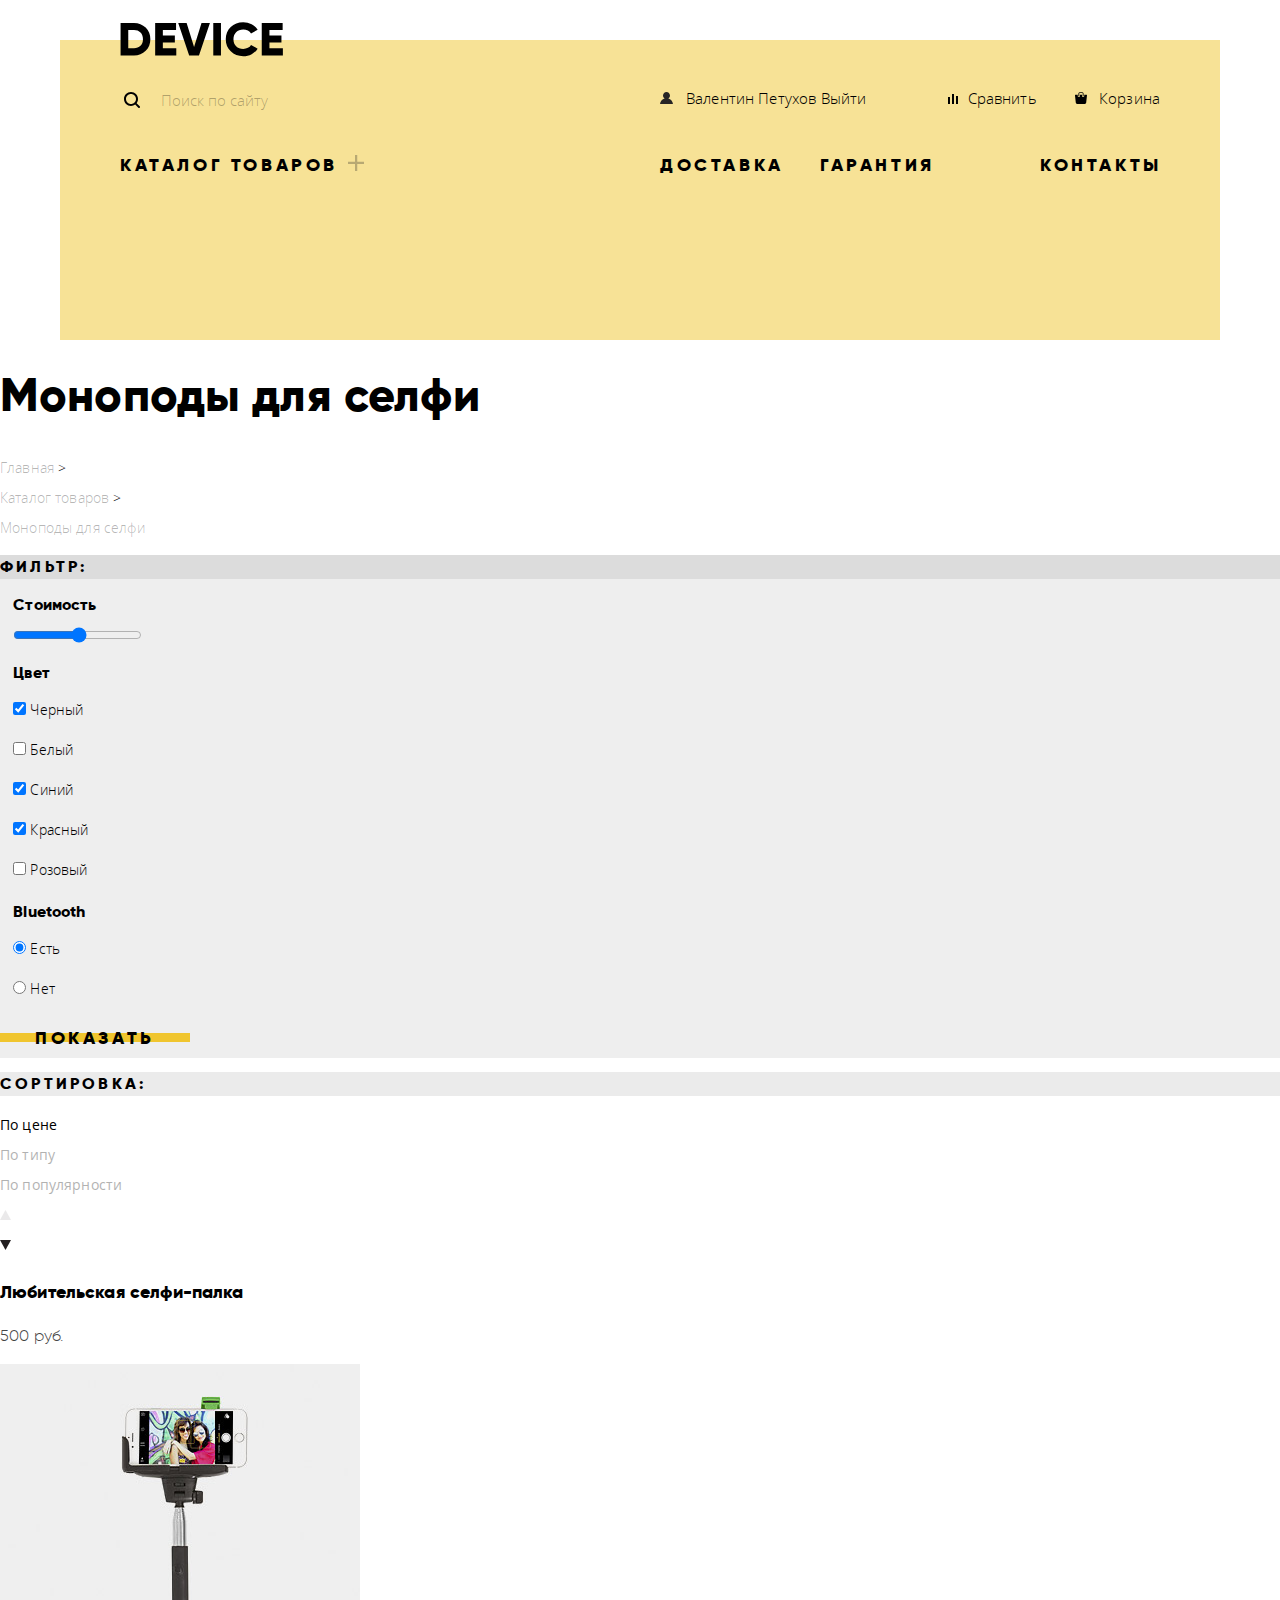
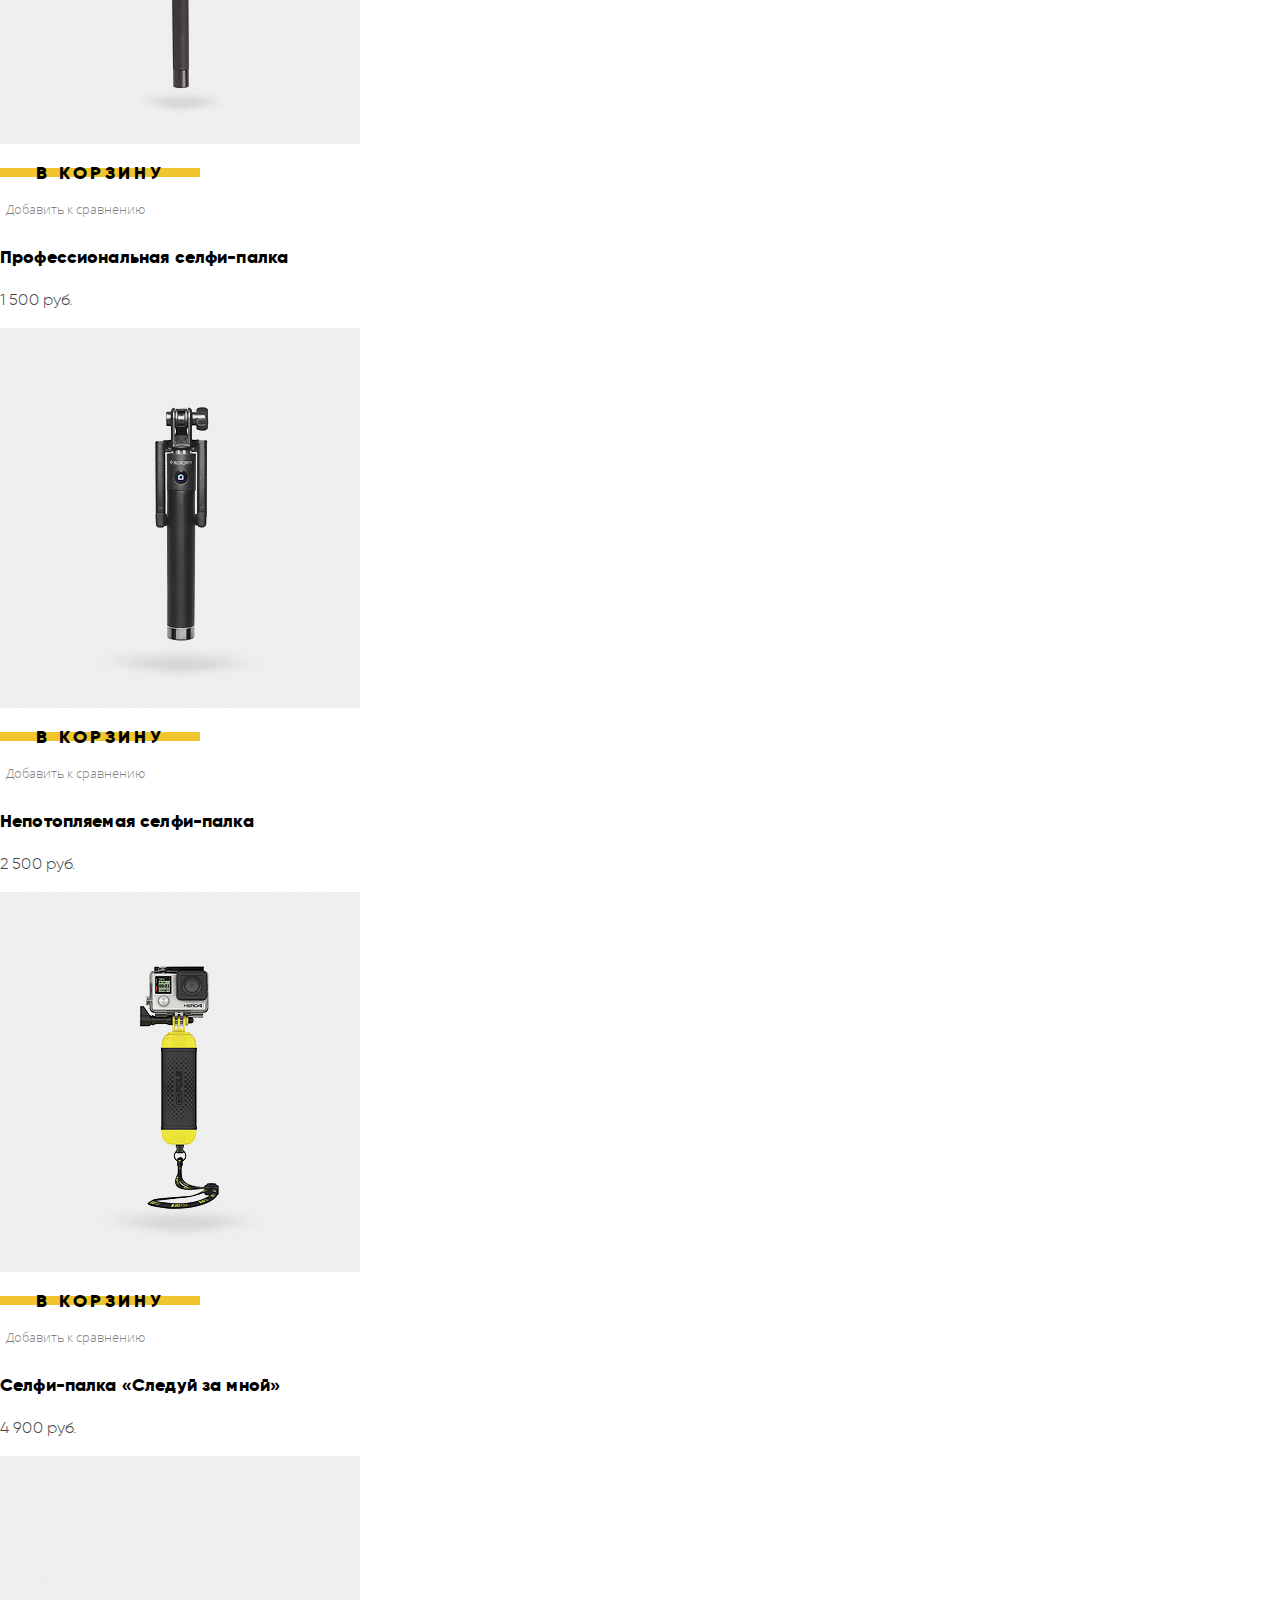
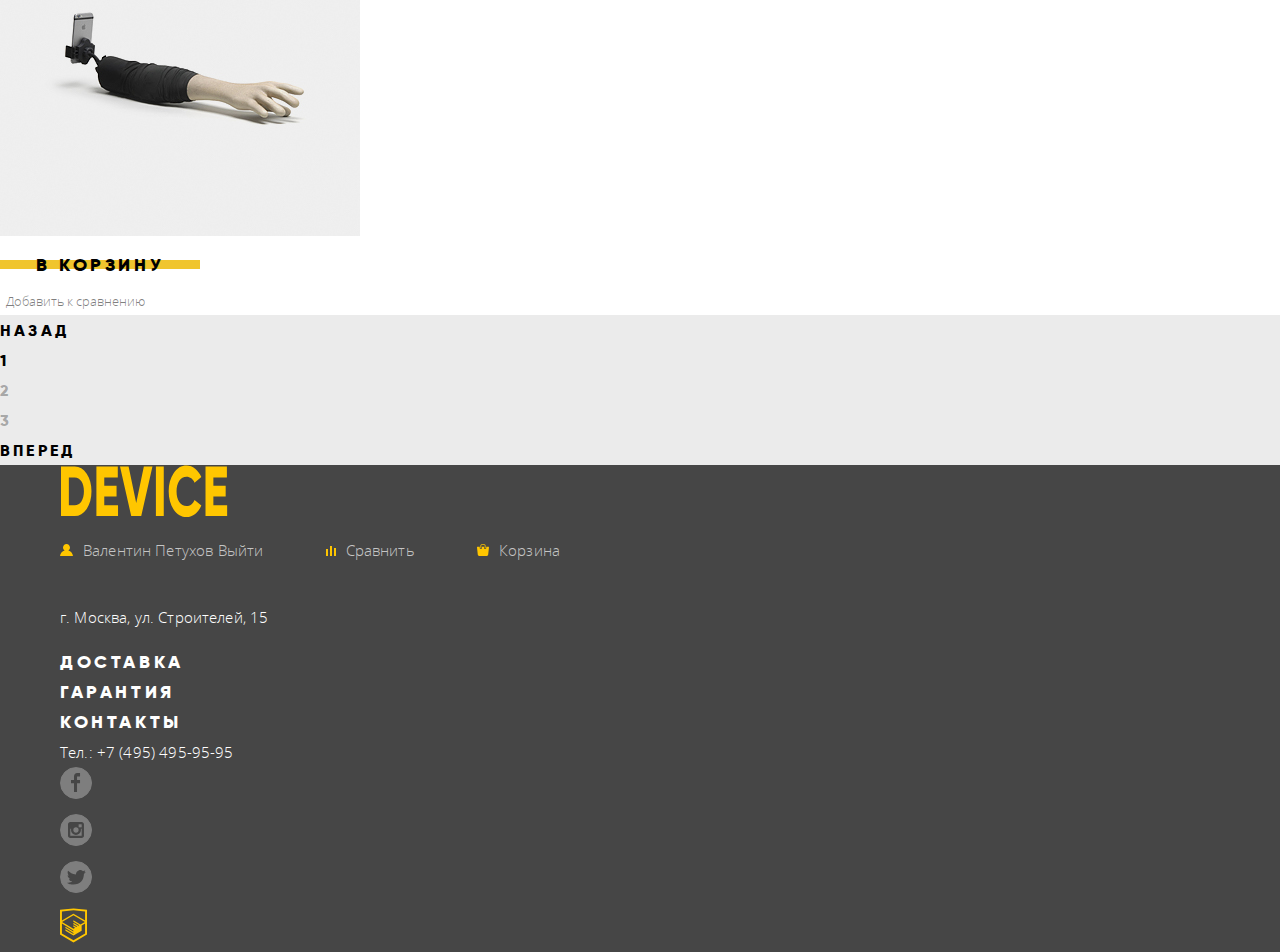
==== catalog.html @ c798f4bc "Add slider, upd header" ====
<!DOCTYPE html>
<html lang="ru">
  <head>
    <meta charset="utf-8">
    <title>HTML Academy: Девайс</title>
    <link rel="stylesheet" href="css/normalize.css">
    <link rel="stylesheet" href="css/style.css">
  </head>
  <body>

    <div class="container">
      <header class="page-header">
        <a class="logo logo_black" href="index.html">
          <img class="logo__img logo__img_balck" src="img/logo-black.svg" width="163" height="35" alt="Логотип Device">
        </a>
        <form class="search-form" action="https://echo.htmlacademy.ru/" method="get">
          <label class="visually-hidden" for="search-form__input_search">Поиск по сайту</label>
          <input class="search-form__input" type="text" id="search-form__input_search" placeholder="Поиск по сайту">
          <button class="search-form__button visually-hidden" type="button">Найти</button>
        </form>
        <ul class="user-menu">
          <li class="user-menu__item user-menu__item_login">
            <a class="user-menu__link user-menu__link_login" href="#">Валентин Петухов</a>
            <a class="user-menu__link user-menu__link_exit" href="#">Выйти</a>
          </li>
          <li class="user-menu__item user-menu__item_compare">
            <a class="user-menu__link user-menu__link_compare" href="#">Сравнить</a>
          </li>
          <li class="user-menu__item user-menu__item_cart">
            <a class="user-menu__link user-menu__link_cart" href="#">Корзина</a>
          </li>
        </ul>
        <nav class="nav">
          <ul class="nav__list">
            <li class="nav__item nav__item_catalog">
              <button class="nav__btn nav__btn_catalog" type="button">Каталог товаров</button>
              <ul class="nav-catalog visually-hidden">
                <li class="nav-catalog__item">
                  <a class="nav-catalog__link" href="#">Виртуальная реальность</a>
                </li>
                <li class="nav-catalog__item">
                  <a class="nav-catalog__link" href="catalog.html">Моноподы для селфи</a>
                </li>
                <li class="nav-catalog__item">
                  <a class="nav-catalog__link" href="#">Экшн-камеры</a>
                </li>
                <li class="nav-catalog__item">
                  <a class="nav-catalog__link" href="#">Фитнес-браслеты</a>
                </li>
                <li class="nav-catalog__item">
                  <a class="nav-catalog__link" href="#">Умные часы</a>
                </li>
                <li class="nav-catalog__item">
                  <a class="nav-catalog__link" href="#">Квадрокоптеры</a>
                </li>
              </ul>
            </li>
            <li class="nav__item nav__item_delivery">
              <a class="nav__link" href="#">Доставка</a>
            </li>
            <li class="nav__item nav__item_guarantee">
              <a class="nav__link" href="#">Гарантия</a>
            </li>
            <li class="nav__item nav__item_contact">
              <a class="nav__link" href="#">Контакты</a>
            </li>
          </ul>
        </nav>
      </header>
    </div>

    <main class="page-content">
      <h1 class="title">Моноподы для селфи</h1>
      <ul class="breadcrumbs">
        <li class="breadcrumbs__item">
          <a class="breadcrumbs__link" href="index.html">Главная</a>
        </li>
        <li class="breadcrumbs__item">
          <a class="breadcrumbs__link" href="#">Каталог товаров</a>
        </li>
        <li class="breadcrumbs__item">
          <a class="breadcrumbs__link breadcrumbs__link_current">Моноподы для селфи</a>
       </li>
     </ul>

      <section class="filter">
        <h2 class="filter__title">Фильтр:</h2>
        <form class="filter__form" action="https://echo.htmlacademy.ru/" method="get">
          <fieldset class="filter__fieldset">
            <legend class="filter__legend">Стоимость</legend>
            <label class="visually-hidden" for="filter__range_price">Стоимость от 0 до 7500</label>
            <input class="filter__range" id="filter__range_price" type="range" min="0" max="7500" step="100">
          </fieldset>
          <fieldset class="filter__fieldset">
            <legend class="filter__legend">Цвет</legend>
            <ul class="filter__list">
              <li class="filter__item">
                <input class="filter__checkbox" type="checkbox" id="filter__checkbox_black" name="black" checked>
                <label class="filter__label_checkbox" for="filter__checkbox_black">Черный</label>
              </li>
              <li class="filter__item">
                <input class="filter__checkbox" type="checkbox" id="filter__checkbox_white" name="white">
                <label class="filter__label_checkbox" for="filter__checkbox_white">Белый</label>
              </li>
              <li class="filter__item">
                <input class="filter__checkbox" type="checkbox" id="filter__checkbox_blue" name="blue" checked>
                <label class="filter__label_checkbox" for="filter__checkbox_blue">Синий</label>
              </li>
              <li class="filter__item">
                <input class="filter__checkbox" type="checkbox" id="filter__checkbox_red" name="red" checked>
                <label class="filter__label_checkbox" for="filter__checkbox_red">Красный</label>
              </li>
              <li class="filter__item">
                <input class="filter__checkbox" type="checkbox" id="filter__checkbox_pink" name="pink">
                <label class="filter__label_checkbox" for="filter__checkbox_pink">Розовый</label>
              </li>
            </ul>
          </fieldset>
          <fieldset class="filter__fieldset">
            <legend class="filter__legend">Bluetooth</legend>
            <ul class="filter__list">
              <li class="filter__item">
                <input class="filter__radio" type="radio" id="filter__radio_yes" name="bluetooth" value="yes" checked>
                <label class="filter__label_radio" for="filter__radio_yes">Есть</label>
              </li>
              <li class="filter__item">
                <input class="filter__radio" type="radio" id="filter__radio_no" name="bluetooth" value="no">
                <label class="filter__label_radio" for="filter__radio_no">Нет</label>
              </li>
            </ul>
          </fieldset>
          <button class="filter__btn" type="submit">Показать</button>
        </form>
      </section>

      <section class="sort">
        <h2 class="sort__title">Сортировка:</h2>
        <ul class="sort__list">
          <li class="sort__item">
            <a class="sort__link sort__link_price sort__link_current" href="#">По цене</a>
          </li>
          <li class="sort__item">
            <a class="sort__link sort__link_type" href="#">По типу</a>
          </li>
          <li class="sort__item">
            <a class="sort__link sort__link_popular" href="#">По популярности</a>
          </li>
        </ul>
        <ul class="sort__list">
          <li class="sort__item">
            <a class="sort__link sort__link_inc" href="#">Возрастание</a>
          </li>
          <li class="sort__item">
            <a class="sort__link sort__link_dec sort__link_current" href="#">Убывание</a>
          </li>
        </ul>
      </section>
      <section class="catalog-shop">
        <ul class="catalog-shop__list">
          <li class="catalog-shop__item">
            <h3 class="catalog-shop__name">
              <a class="catalog-shop__link" href="#">Любительская селфи-палка</a>
            </h3>
            <p class="catalog-shop__price">500 руб.</p>
            <img class="catalog-shop__img" src="img/item-1.jpg" width="360" height="380" alt="Любительская селфи-палка">
            <button class="catalog-shop__btn" type="button">В корзину</button>
            <button class="catalog-shop__add" type="button">Добавить к сравнению</button>
          </li>
          <li class="catalog-shop__item">
            <h3 class="catalog-shop__name">
              <a class="catalog-shop__link" href="#">Профессиональная селфи-палка</a>
            </h3>
            <p class="catalog-shop__price">1 500 руб.</p>
            <img class="catalog-shop__img" src="img/item-2.jpg" width="360" height="380" alt="Профессиональная селфи-палка">
            <button class="catalog-shop__btn" type="button">В корзину</button>
            <button class="catalog-shop__add" type="button">Добавить к сравнению</button>
          </li>
          <li class="catalog-shop__item">
            <h3 class="catalog-shop__name">
              <a class="catalog-shop__link" href="#">Непотопляемая селфи-палка</a>
            </h3>
            <p class="catalog-shop__price">2 500 руб.</p>
            <img class="catalog-shop__img" src="img/item-3.jpg" width="360" height="380" alt="Непотопляемая селфи-палка">
            <button class="catalog-shop__btn" type="button">В корзину</button>
            <button class="catalog-shop__add" type="button">Добавить к сравнению</button>
          </li>
          <li class="catalog-shop__item">
            <h3 class="catalog-shop__name">
              <a class="catalog-shop__link" href="#">Селфи-палка «Следуй за мной»</a>
            </h3>
            <p class="catalog-shop__price">4 900 руб.</p>
            <img class="catalog-shop__img" src="img/item-4.jpg" width="360" height="380" alt="Селфи-палка «Следуй за мной»">
            <button class="catalog-shop__btn" type="button">В корзину</button>
            <button class="catalog-shop__add" type="button">Добавить к сравнению</button>
          </li>
        </ul>
        <ul class="pagination__list">
          <li class="pagination__item pagination__item_prev">
            <a class="pagination__link pagination__link_prev" href="#">Назад</a>
          </li>
          <li class="pagination__item">
            <a class="pagination__link pagination__link_current" href="#">1</a>
          </li>
          <li class="pagination__item">
            <a class="pagination__link" href="#">2</a>
          </li>
          <li class="pagination__item">
            <a class="pagination__link" href="#">3</a>
          </li>
          <li class="pagination__item pagination__item_next">
            <a class="pagination__link pagination__link_next" href="#">Вперед</a>
          </li>
        </ul>
      </section>

    </main>

    <footer class="page-footer">
      <div class="container">
        <a class="logo logo_yellow" href="index.html" aria-label="Главная страница device">
          <img class="logo__img logo__img_yellow" src="img/logo-yellow.svg" width="168" height="53" alt="Логотип device">
        </a>
        <ul class="user-menu">
          <li class="user-menu__item">
            <a class="user-menu__link user-menu__link_footer user-menu__login_footer" href="#">Валентин Петухов</a>
            <a class="user-menu__link user-menu__link_footer user-menu__exit_footer" href="#">Выйти</a>
          </li>
          <li class="user-menu__item">
            <a class="user-menu__link user-menu__link_footer user-menu__compare_footer" href="#">Сравнить</a>
          </li>
          <li class="user-menu__item">
            <a class="user-menu__link user-menu__link_footer user-menu__cart_footer" href="#">Корзина</a>
          </li>
        </ul>
        <p class="footer__adress">г. Москва, ул. Строителей, 15</p>
        <ul class="footer-nav">
          <li class="footer-nav__item">
            <a class="footer-nav__link" href="#">Доставка</a>
          </li>
          <li class="footer-nav__item">
            <a class="footer-nav__link" href="#">Гарантия</a>
          </li>
          <li class="footer-nav__item">
            <a class="footer-nav__link" href="#">Контакты</a>
          </li>
        </ul>
        <a class="footer__phone" href="tel:+74954959595">Тел.: +7 (495) 495-95-95</a>
        <ul class="social">
          <li class="social__item">
            <a class="social__link social__link_face" href="#">Facebook</a>
          </li>
          <li class="social__item">
            <a class="social__link social__link_inst" href="#">Instagram</a>
          </li>
          <li class="social__item">
            <a class="social__link social__link_twit" href="#">Twitter</a>
          </li>
        </ul>
        <a class="htmlacademy" href="https://htmlacademy.ru/intensive/htmlcss" target="_blank" aria-label="Сайт htmlacademy.ru">
          <img class="htmlacademy__logo" src="img/htmlacademy-logo.svg" width="27" height="35" alt="Логотип html-academy">
        </a>
      </div>
    </footer>

    <script src="js/script.js"></script>

  </body>
</html>
---- css/style.css ----
@font-face {
    font-family: "Gilroy";
    src: url("../fonts/gilroyextrabold.woff2") format("woff2"),
         url("../fonts/gilroyextrabold.woff") format("woff");
    font-weight: 800;
    font-style: normal;
}

@font-face {
    font-family: "Gilroy";
    src: url("../fonts/gilroylight.woff2") format("woff2"),
         url("../fonts/gilroylight.woff") format("woff");
    font-weight: 300;
    font-style: normal;
}

@font-face {
    font-family: "Open Sans";
    src: url("../fonts/opensans.woff2") format("woff2"),
         url("../fonts/opensans.woff") format("woff");
    font-weight: 400;
    font-style: normal;
}

@font-face {
    font-family: "Open Sans";
    src: url("../fonts/opensanslight.woff2") format("woff2"),
         url("../fonts/opensanslight.woff") format("woff");
    font-weight: 300;
    font-style: normal;
}

body {
  margin: 0;
  padding: 0;
  font-family: "Open Sans", "Arial", sans-serif;
  font-size: 15px;
  line-height: 30px;
  font-weight: 300;
  letter-spacing: 0.01em;
  color: #000000;
  background-color: #ffffff;
}

.visually-hidden {
  position: absolute;
  width: 1px;
  height: 1px;
  margin: -1px;
  border: 0;
  padding: 0;
  clip: rect(0 0 0 0);
  overflow: hidden;
}

.container {
  width: 1160px;
  margin: 0 auto;
  padding: 0 10px;
}

.page-header {
  position: relative;
  display: flex;
  flex-wrap: wrap;
  align-content: flex-start;
  align-items: flex-start;
  min-height: 230px;
  margin-top: 40px;
  padding: 35px 60px;
  background-color: #f7e296;
}

.logo__img_balck {
  position: absolute;
  top: -18px;
  left: 60px;
}

.logo__img:hover {
  opacity: 0.6;
}

.logo__img:active {
  opacity: 0.3;
}

.search-form {
  display: flex;
  align-items: center;
  margin-right: auto;
  width: 440px;
  min-height: 49px;
}

.search-form::before {
  content: " ";
  width: 16px;
  height: 16px;
  padding-right: 19px;
  margin-left: 4px;
  background: url("../img/search.svg") no-repeat;
}

.search-form__input {
  margin-right: auto;
  font-family: "Open Sans", "Arial", sans-serif;
  font-size: 15px;
  line-height: 30px;
  font-weight: 300;
  border: 0;
  background-color: transparent;
}

.search-form__input::-webkit-input-placeholder {
  color: rgba(0, 0, 0, 0.3);
}

.search-form__input:-ms-input-placeholder {
  color: rgba(0, 0, 0, 0.3);
}

.search-form__input:hover::-webkit-input-placeholder {
  color: rgba(0, 0, 0, 0.6);
}

.search-form__input:hover:-ms-input-placeholder {
  color: rgba(0, 0, 0, 0.6);
}

.search-form__input:focus::-webkit-input-placeholder {
  color: rgba(0, 0, 0, 1);
}

.search-form__input:focus:-ms-input-placeholder {
  color: rgba(0, 0, 0, 1);
}

.search-form__input:focus {
  outline: 0;
}

.search-form__input:focus ~ .search-form__button {
  position: relative;
  width: 80px;
  height: 49px;
  margin: 0;
  padding: 0;
  border: 2px solid #000000;
  overflow: visible;
}

.search-form__button {
  font-family: "Open Sans", "Arial", sans-serif;
  font-size: 15px;
  line-height: 30px;
  font-weight: 300;
  color: #000000;
  background-color: transparent;
  border: 2px solid #000000;
}

.search-form__button:focus {
  position: relative;
  width: 80px;
  height: 49px;
  margin: 0;
  padding: 0;
  color: #ffffff;
  background-color: #000000;
  border: 2px solid #000000;
  overflow: visible;
}

.search-form__button:hover {
  color: #ffffff;
  background-color: #000000;
  cursor: pointer;
}

.search-form__button:active {
  color: rgba(255, 255, 255, 0.3);
}

.user-menu {
  display: flex;
  justify-content: space-between;
  align-items: center;
  width: 500px;
  min-height: 45px;
  margin: 0;
  padding: 0;
  margin-bottom: 30px;
  list-style: none;
}

.user-menu__item_login {
  width: 255px;
}

.user-menu__item_compare {
  width: 90px;

}

.user-menu__item_cart {
  width: 90px;
  text-align: right;
}

.user-menu__link {
  font-family: "Open Sans", "Arial", sans-serif;
  font-size: 15px;
  line-height: 30px;
  font-weight: 300;
  color: #000000;
  text-decoration: none;
}

.user-menu__link:hover {
  color: rgba(0, 0, 0, 0.6);
}

.user-menu__link:active {
  color: rgba(0, 0, 0, 0.3);
}

.user-menu__link_login::before {
  content: " ";
  display: inline-block;
  width: 13px;
  height: 12px;
  background: url("../img/login-black.svg") no-repeat;
  padding-right: 13px;
}

.user-menu__link_compare::before {
  content: " ";
  display: inline-block;
  width: 10px;
  height: 10px;
  background: url("../img/compare-black.svg") no-repeat;
  padding-right: 10px;
}

.user-menu__link_cart::before {
  content: " ";
  display: inline-block;
  width: 12px;
  height: 12px;
  background: url("../img/cart-black.svg") no-repeat;
  padding-right: 12px;
}

.nav__list {
  display: flex;
  width: 1040px;
  margin: 0;
  padding: 0;
  list-style: none;
}

.nav__item_catalog {
  width: 540px;
}

.nav__item_delivery {
  width: 160px;
}

.nav__item_guarantee {
  width: 120px;
  margin-right: auto;
}

.nav__item_contact {
  width: 120px;
}

.nav__btn {
  padding: 0;
  font-family: "Gilroy", "Arial", sans-serif;
  font-size: 18px;
  line-height: 24px;
  font-weight: 800;
  letter-spacing: 0.2em;
  color: #000000;
  text-transform: uppercase;
  background-color: transparent;
  border: none;
  cursor: pointer;
}

.nav__btn:hover {
  color: rgba(0, 0, 0, 0.6);
}

.nav__btn:active {
  color: rgba(0, 0, 0, 0.3);
}

.nav__btn_catalog::after {
  content: " ";
  display: inline-block;
  width: 16px;
  height: 16px;
  background: url("../img/plus.png") no-repeat;
  margin-left: 10px;
}

.nav-catalog {
  display: flex;
  flex-direction: row;
  flex-wrap: wrap;
  width: 560px;
  margin: 0;
  padding:0;
  padding-top: 17px;
  list-style: none;
}

.nav-catalog__item-left {
  width: 240px;
}

.nav-catalog__item-center {
  width: 200px;
}

.nav-catalog__item-right {
  width: 120px;
}

.nav-catalog__link {
  font-family: "Open Sans", "Arial", sans-serif;
  font-size: 15px;
  line-height: 36px;
  font-weight: 300;
  color: #000000;
  text-decoration: none;
}

.nav-catalog__link:hover {
  color: rgba(0, 0, 0, 0.6);
}

.nav-catalog__link:active {
  color: rgba(0, 0, 0, 0.3);
}

.nav__link {
  font-family: "Gilroy", "Arial", sans-serif;
  font-size: 18px;
  line-height: 24px;
  font-weight: 800;
  letter-spacing: 0.2em;
  color: #000000;
  text-transform: uppercase;
  text-decoration: none;
}

.nav__link:hover {
  color: rgba(0, 0, 0, 0.6);
}

.nav__link:active {
  color: rgba(0, 0, 0, 0.3);
}

.popular {
  position: relative;
  min-height: 500px;
}

.controls {
  position: absolute;
  z-index: 100;
  top: 194px;
  right: 65px;
  margin: 0;
  padding: 0;
  list-style: none;
}

.controls__item {
  display: inline-block;
  margin-right: 17px;
}

.controls__btn {
  position: absolute;
  top: 194px;
  right: 65px;
}

.controls__btn ~ .controls .controls__item .controls__label {
  display: inline-block;
  width: 12px;
  height: 12px;
  font-size: 0;
  background: url("../img/popular-slider-btn.svg") no-repeat;
  background-size: cover;
  cursor: pointer;
}

.controls__btn_slide-1:checked ~ .controls .controls__item .controls__label_slide-1,
.controls__btn_slide-2:checked ~ .controls .controls__item .controls__label_slide-2,
.controls__btn_slide-3:checked ~ .controls .controls__item .controls__label_slide-3 {
  display: inline-block;
  width: 12px;
  height: 12px;
  font-size: 0;
  background: url("../img/popular-slider-btn-checked.svg") no-repeat;
  background-size: cover;
}

.controls__btn_slide-1:focus ~ .controls .controls__item .controls__label_slide-1,
.controls__btn_slide-2:focus ~ .controls .controls__item .controls__label_slide-2,
.controls__btn_slide-3:focus ~ .controls .controls__item .controls__label_slide-3 {
  outline: 1px dotted #212121;
  outline: 5px auto -webkit-focus-ring-color;
}

.

.popular-slider {
  margin: 0;
  padding: 0;
  list-style: none;
}

.popular-slider__slide {
  position: absolute;
  left: 0;
  top: -127px;
  z-index: 0;
  display: flex;
  justify-content: space-between;
  height: inherit;
  width: inherit;
  opacity: 0;
}

.controls__btn_slide-1:checked ~ .popular-slider .popular-slider__slide_first,
.controls__btn_slide-2:checked ~ .popular-slider .popular-slider__slide_second,
.controls__btn_slide-3:checked ~ .popular-slider .popular-slider__slide_third {
  opacity: 1;
}

.popular-slider__content-left {
  display: flex;
  justify-content: center;
  width: 560px;
  margin-right: 40px;
}

.popular-slider__content-right {
  display: flex;
  flex-direction: column;
  width: 510px;
  margin-right: auto;
  margin-top: 79px;
}

.popular-slider__title {
  margin: 0;
  margin-bottom: 20px;
  font-family: "Gilroy", "Arial", sans-serif;
  font-size: 47px;
  line-height: 56px;
  font-weight: 800;
  letter-spacing: 0.01em;
  color: #000000;
}

.popular-slider__subtitle {
  margin: 0;
  margin-bottom: 43px;
}

.popular-slider__link {
  position: relative;
  z-index: 25;
  display: block;
  width: 220px;
  margin-bottom: 50px;
  padding: 8px 0;
  font-family: "Gilroy", "Arial", sans-serif;
  font-size: 18px;
  line-height: 24px;
  font-weight: 800;
  letter-spacing: 0.2em;
  color: #000000;
  text-transform: uppercase;
  text-decoration: none;
  text-align: center;
}

.popular-slider__link::before {
  content: " ";
  position: absolute;
  z-index: -1;
  top: 15px;
  left: 0;
  display: inline-block;
  width: 100%;
  height: 9px;
  background-color: #f0c52e;
}

.popular-slider__link:hover,
.popular-slider__link:focus{
  background-color: #f0c52e;
}

.popular-slider__link:active {
  color: rgba(0, 0, 0, 0.3);
}

.popular-slider__attributes {
  display: flex;
}

.popular-slider__attributes-list {
  margin: 0;
  padding: 0;
}

.popular-slider__attributes .popular-slider__attributes-list:nth-child(1) {
  width: 160px;
}

.popular-slider__attributes .popular-slider__attributes-list:nth-child(2) {
  width: 140px;
}

.popular-slider__attributes-value {
  margin: 0;
  padding: 0;
  font-family: "Gilroy", "Arial", sans-serif;
  font-size: 36px;
  line-height: 49px;
  font-weight: 300;
  color: #000000;
}

.popular-slider__attributes-name {
  margin: 0;
  padding: 0;
  padding-top: 6px;
  font-family: "Open Sans", "Arial", sans-serif;
  font-size: 13px;
  line-height: 20px;
  font-weight: 300;
  color: #000000;
}

.catalog__list {
  margin: 0;
  padding: 0;
  list-style: none;
}

.catalog__link {
  position: relative;
  font-family: "Gilroy", "Arial", sans-serif;
  font-size: 18px;
  line-height: 24px;
  font-weight: 800;
  color: #000000;
  text-decoration: none;
}

.catalog__link::after{
  position: absolute;
  left: 0;
  z-index: -1;
  content: " ";
  display: inline-block;
  width: 160px;
  height: 160px;
  background-color: rgba(240, 197, 46, 0.5);
}

.catalog__link_vr::before {
  content: " ";
  display: inline-block;
  width: 160px;
  height: 160px;
  background: url("../img/catalog-1.svg") no-repeat center;
}

.catalog__link_monopod::before {
  content: " ";
  display: inline-block;
  width: 160px;
  height: 160px;
  background: url("../img/catalog-2.svg") no-repeat center;
}

.catalog__link_action-cam::before {
  content: " ";
  display: inline-block;
  width: 160px;
  height: 160px;
  background: url("../img/catalog-3.svg") no-repeat center;
}

.catalog__link_fitnes-tracker::before {
  content: " ";
  display: inline-block;
  width: 160px;
  height: 160px;
  background: url("../img/catalog-4.svg") no-repeat center;
}

.catalog__link_smart-watch::before {
  content: " ";
  display: inline-block;
  width: 160px;
  height: 160px;
  background: url("../img/catalog-5.svg") no-repeat center;
}

.catalog__link_quadrocopter::before {
  content: " ";
  display: inline-block;
  width: 160px;
  height: 160px;
  background: url("../img/catalog-6.svg") no-repeat center;
}

.catalog__link:hover::after {
  background-color: rgba(240, 197, 46, 1);
}

.catalog__link:active {
  color: rgba(0, 0, 0, 0.3);
}

.catalog__link:active::before {
  opacity: 0.3;
}

.services {
  background-color: #e5e5e5;
}

.services-control {
  margin: 0;
  padding: 0;
  list-style: none;
}

.services-control__btn {
  position: relative;
  z-index: 25;
  display: block;
  width: 160px;
  padding: 8px 0;
  font-family: "Gilroy", "Arial", sans-serif;
  font-size: 18px;
  line-height: 24px;
  font-weight: 800;
  letter-spacing: 0.2em;
  color: #000000;
  text-transform: uppercase;
  text-align: center;
  background: none;
  border: none;
  cursor: pointer;
}

.services-control__btn::before {
  content: " ";
  position: absolute;
  z-index: -1;
  top: 15px;
  left: 0;
  display: inline-block;
  width: 100%;
  height: 9px;
  background-color: #f0c52e;
}

.services-control__btn:hover,
.services-control__btn:focus {
  background-color: #f0c52e;
}

.services-control__btn_current,
.services-control__btn:active {
  color: #f7e184;
}
.services-control__btn_current::before,
.services-control__btn:active::before {
  content: " ";
  position: absolute;
  z-index: -1;
  top: 0;
  left: 0;
  display: inline-block;
  width: 280px;
  height: 100%;
  background-color: #000000;
}

.services-slider {
  margin: 0;
  padding: 0;
  list-style: none;
}

.services-slider__title {
  font-family: "Gilroy", "Arial", sans-serif;
  font-size: 47px;
  line-height: 49px;
  font-weight: 800;
  color: #000000;
}

.producers__list {
  margin: 0;
  padding: 0;
  list-style: none;
}

.producers__img {
  position: relative;
  opacity: 0.2;
}

.producers__item {
  width: 260px;
  height: 100px;
}
.producers__item_dji:hover::before {
  content: " ";
  position: absolute;
  width: 260px;
  height: 100px;
  background: url("../img/producers-logo-1-hover.png") no-repeat;
  background-size: cover;
}

.producers__item_sp-gadgets:hover::before {
  content: " ";
  position: absolute;
  width: 260px;
  height: 100px;
  background: url("../img/producers-logo-2-hover.png") no-repeat;
  background-size: cover;
}

.producers__item_gopro:hover::before {
  content: " ";
  position: absolute;
  width: 260px;
  height: 100px;
  background: url("../img/producers-logo-3-hover.png") no-repeat;
  background-size: cover;
}

.producers__item_vive:hover::before {
  content: " ";
  position: absolute;
  width: 260px;
  height: 100px;
  background: url("../img/producers-logo-4-hover.png") no-repeat;
  background-size: cover;
}

.about-us__title
.contact__title {
  font-family: "Gilroy", "Arial", sans-serif;
  font-size: 47px;
  line-height: 49px;
  font-weight: 800;
  color: #000000;
}

.about-us__list {
  margin: 0;
  padding: 0;
  list-style: none;
}

.about-us__item {
  font-family: "Gilroy", "Arial", sans-serif;
  font-size: 16px;
  line-height: 40px;
  font-weight: 800;
  color: #000000;
}

.about-us__item::before {
  content: " ";
  display: inline-block;
  width: 4px;
  height: 4px;
  border: 2px solid #e6e6e6;
  border-radius: 50%;
  margin-right: 20px;
  vertical-align: middle;
}


.about-us__link,
.contact__link {
  position: relative;
  z-index: 25;
  display: block;
  width: 260px;
  padding: 8px 0;
  font-family: "Gilroy", "Arial", sans-serif;
  font-size: 18px;
  line-height: 24px;
  font-weight: 800;
  letter-spacing: 0.2em;
  color: #000000;
  text-transform: uppercase;
  text-decoration: none;
  text-align: center;
}


.about-us__link::before,
.contact__link::before {
  content: " ";
  position: absolute;
  z-index: -1;
  top: 15px;
  left: 0;
  display: inline-block;
  width: 100%;
  height: 9px;
  background-color: #f0c52e;
}


.about-us__link:hover,
.about-us__link:focus,
.contact__link:hover,
.contact__link:focus {
  background-color: #f0c52e;
}


.about-us__link:active,
.contact__link:active {
  color: rgba(0, 0, 0, 0.3);
}

.page-footer {
  background: #464646;
}

.user-menu__link_footer {
  color: rgba(255, 255, 255, 0.7);
}

.user-menu__link_footer:hover {
  color: rgba(255, 255, 255, 1);
}

.user-menu__link_footer:active {
  color: rgba(255, 255, 255, 0.3);
}

.user-menu__login_footer::before {
  content: " ";
  display: inline-block;
  width: 13px;
  height: 12px;
  background: url("../img/login-yellow.svg") no-repeat;
  padding-right: 10px;
}

.user-menu__compare_footer::before {
  content: " ";
  display: inline-block;
  width: 10px;
  height: 10px;
  background: url("../img/compare-yellow.svg") no-repeat;
  padding-right: 10px;
}

.user-menu__cart_footer::before {
  content: " ";
  display: inline-block;
  width: 12px;
  height: 12px;
  background: url("../img/cart-yellow.svg") no-repeat;
  padding-right: 10px;
}


.footer__adress {
  color: #ffffff;
}

.footer-nav {
  margin: 0;
  padding: 0;
  list-style: none;
}

.footer-nav__link {
  font-family: "Gilroy", "Arial", sans-serif;
  font-size: 18px;
  line-height: 24px;
  font-weight: 800;
  letter-spacing: 0.2em;
  color: #ffffff;
  text-transform: uppercase;
  text-decoration: none;
}

.footer-nav__link:hover {
  color: rgba(255, 255, 255, 0.6);
}

.footer-nav__link:active {
  color: rgba(255, 255, 255, 0.3);
}

.footer__phone {
  color: #ffffff;
  text-decoration: none;
}

.social {
  margin: 0;
  padding: 0;
  list-style: none;
}

.social__link {
  font-size: 0;
}

.social__link::before {
  content: " ";
  display: inline-block;
  width: 30px;
  height: 30px;
  background-color: #ffffff;
  border: 1px solid #ffffff;
  border-radius: 50%;
  opacity: 0.3;
}

.social__link:hover::before {
  opacity: 0.6;
}

.social__link:active::before {
  opacity: 0.1;
}

.social__link_face::before {
  content: " ";
  display: inline-block;
  width: 30px;
  height: 30px;
  background: url("../img/face.svg") no-repeat center;
}

.social__link_inst::before {
  content: " ";
  display: inline-block;
  width: 30px;
  height: 30px;
  background: url("../img/inst.svg") no-repeat center;
}

.social__link_twit::before {
  content: " ";
  display: inline-block;
  width: 30px;
  height: 30px;
  background: url("../img/twit.svg") no-repeat center;
}

.htmlacademy:hover {
  opacity: 0.6;
}

.htmlacademy:active {
  opacity: 0.3;
}

.write-us {
  background-color: #ffffff;
}

.write-us__close {
  position: relative;
  width: 55px;
  height: 55px;
  font-size: 0;
  background-color: #f0c52e;
  border: 1px solid #f0c52e;
  border-radius: 50%;
  opacity: 0.5;
  cursor: pointer;
}

.write-us__close:hover {
  opacity: 1;
}

.write-us__close:active {
  opacity: 0.3;
}

.write-us__close::before {
  content: " ";
  position: absolute;
  right: 11px;
  display: inline-block;
  width: 31px;
  height: 2px;
  background: #ffffff center;
  transform: rotate(45deg);
}

.write-us__close::after {
  content: " ";
  position: absolute;
  right: 11px;
  display: inline-block;
  width: 31px;
  height: 2px;
  background: #ffffff center;
  transform: rotate(135deg);
}

.write-us__label {
  font-family: "Gilroy", "Arial", sans-serif;
  font-size: 18px;
  line-height: 24px;
  font-weight: 800;
  color: #000000;
}

.write-us__input {
  width: 350px;
  height: 49px;
  padding-left: 10px;
  font-family: "Open Sans", "Arial", sans-serif;
  font-size: 14px;
  line-height: 18px;
  font-weight: 400;
  background-color: rgba(229, 229, 229, 0.5);
  border: none;
}

.write-us__input::-webkit-input-placeholder {
  color: rgba(70, 70, 70, 0.4);
}

.write-us__input:-ms-input-placeholder {
  color: rgba(70, 70, 70, 0.4);
}

.write-us__input:hover {
  background-color: rgba(229, 229, 229, 0.8);
}

.write-us__input:focus {
  background-color: #ffffff;
  outline: 0;
  border: 2px solid rgba(240, 197, 46, 0.5);
}

.write-us__input:focus::-webkit-input-placeholder {
  color: #000000;
}

.write-us__input:focus:-ms-input-placeholder {
  color: #000000;
}

.write-us__textarea {
  width: 740px;
  height: 135px;
  padding: 10px;
  resize: none;
}

.write-us__btn {
  position: relative;
  z-index: 25;
  display: block;
  width: 200px;
  padding: 8px 0;
  font-family: "Gilroy", "Arial", sans-serif;
  font-size: 18px;
  line-height: 24px;
  font-weight: 800;
  letter-spacing: 0.2em;
  color: #000000;
  text-transform: uppercase;
  text-align: center;
  border: none;
  background: none;
  cursor: pointer;
}

.write-us__btn::before {
  content: " ";
  position: absolute;
  z-index: -1;
  top: 15px;
  left: 0;
  display: inline-block;
  width: 100%;
  height: 9px;
  background-color: #f0c52e;
}

.write-us__btn:hover,
.write-us__btn:focus {
  background-color: #f0c52e;
}

.write-us__btn:active {
  color: rgba(0, 0, 0, 0.3);
}

.title {
  font-family: "Gilroy", "Arial", sans-serif;
  font-size: 47px;
  line-height: 49px;
  font-weight: 800;
  color: #000000;
}

.breadcrumbs {
  margin: 0;
  padding: 0;
  list-style: none;
}

.breadcrumbs__link {
  font-size: 14px;
  line-height: 24px;
  color: rgba(0, 0, 0, 0.3);
  text-decoration: none;
}

.breadcrumbs__link:not(.breadcrumbs__link_current)::after {
  content: " > ";
  font-size: 14px;
  line-height: 24px;
  color: #000000;
}

.breadcrumbs__link:hover {
  color: rgba(0, 0, 0, 0.6);
}

.breadcrumbs__link:active {
  color: rgba(0, 0, 0, 0.1);
}

.filter {
  background-color: #eeeeee;
}

.filter__title {
  font-family: "Gilroy", "Arial", sans-serif;
  font-size: 16px;
  line-height: 24px;
  font-weight: 800;
  letter-spacing: 0.2em;
  color: #000000;
  text-transform: uppercase;
  background-color: #dcdcdc;
}

.filter__fieldset {
  border: none;
}

.filter__legend {
  font-family: "Gilroy", "Arial", sans-serif;
  font-size: 16px;
  line-height: 24px;
  font-weight: 800;
  color: #000000;
}

.filter__list {
  margin: 0;
  padding: 0;
  list-style: none;
}

.filter__label_checkbox,
.filter__label_radio {
  font-size: 14px;
  line-height: 40px;
}

.filter__btn {
  position: relative;
  z-index: 25;
  display: block;
  width: 190px;
  padding: 8px 0;
  font-family: "Gilroy", "Arial", sans-serif;
  font-size: 18px;
  line-height: 24px;
  font-weight: 800;
  letter-spacing: 0.2em;
  color: #000000;
  text-transform: uppercase;
  text-align: center;
  border: none;
  background: none;
  cursor: pointer;
}

.filter__btn::before {
  content: " ";
  position: absolute;
  z-index: -1;
  top: 15px;
  left: 0;
  display: inline-block;
  width: 100%;
  height: 9px;
  background-color: #f0c52e;
}

.filter__btn:hover,
.filter__btn:focus {
  background-color: #f0c52e;
}

.filter__btn:active {
  color: rgba(0, 0, 0, 0.3);
}

.sort__title {
  font-family: "Gilroy", "Arial", sans-serif;
  font-size: 16px;
  line-height: 24px;
  font-weight: 800;
  letter-spacing: 0.2em;
  color: #000000;
  text-transform: uppercase;
  background-color: #ebebeb;
}

.sort__list {
  margin: 0;
  padding: 0;
  list-style: none;
}

.sort__link {
  font-family: "Open Sans", "Arial", sans-serif;
  font-size: 14px;
  line-height: 18px;
  font-weight: 400;
  color: #000000;
  text-decoration: none;
  opacity: 0.3;
}

.sort__link_inc,
.sort__link_dec {
  font-size: 0;
}

.sort__link_inc::before {
  content: " ";
  display: inline-block;
  width: 11px;
  height: 10px;
  background: url("../img/icon-up-dir.svg") no-repeat;
  opacity: 0.3;
}

.sort__link_dec::before {
  content: " ";
  display: inline-block;
  width: 11px;
  height: 10px;
  background: url("../img/icon-down-dir.svg") no-repeat;
  opacity: 0.3;
}

.sort__link:hover,
.sort__link_inc:hover::before,
.sort__link_dec:hover::before {
  opacity: 0.6;
}

.sort__link:active,
.sort__link_current,
.sort__link_current::before,
.sort__link_inc:active::before,
.sort__link_dec:active::before {
  opacity: 1;
}

.catalog-shop__list {
  margin: 0;
  padding: 0;
  list-style: none;
}

.catalog-shop__link {
  font-family: "Gilroy", "Arial", sans-serif;
  font-size: 18px;
  line-height: 24px;
  font-weight: 800;
  color: #000000;
  text-decoration: none;
}

.catalog-shop__price {
  font-family: "Gilroy", "Arial", sans-serif;
  font-size: 16px;
  line-height: 24px;
  font-weight: 300;
  color: #464646;
}

.catalog-shop__btn {
  position: relative;
  z-index: 25;
  display: block;
  width: 200px;
  padding: 8px 0;
  font-family: "Gilroy", "Arial", sans-serif;
  font-size: 18px;
  line-height: 24px;
  font-weight: 800;
  letter-spacing: 0.2em;
  color: #000000;
  text-transform: uppercase;
  text-align: center;
  border: none;
  background: none;
  cursor: pointer;
}

.catalog-shop__btn::before {
  content: " ";
  position: absolute;
  z-index: -1;
  top: 15px;
  left: 0;
  display: inline-block;
  width: 100%;
  height: 9px;
  background-color: #f0c52e;
}

.catalog-shop__btn:hover,
.catalog-shop__btn:focus {
  background-color: #f0c52e;
}

.catalog-shop__btn:active {
  color: rgba(0, 0, 0, 0.3);
}

.catalog-shop__add {
  font-family: "Open Sans", "Arial", sans-serif;
  font-size: 13px;
  line-height: 20px;
  font-weight: 300;
  color: rgba(0, 0, 0, 0.5);
  background: none;
  border: none;
  cursor: pointer;
}

.catalog-shop__add:hover {
  color: rgba(0, 0, 0, 1);
}

.catalog-shop__add:active {
  color: rgba(0, 0, 0, 0.2);
}

.pagination__list {
  margin: 0;
  padding: 0;
  list-style: none;
  background-color: #ebebeb;
}

.pagination__link {
  font-family: "Gilroy", "Arial", sans-serif;
  font-size: 16px;
  line-height: 24px;
  font-weight: 800;
  letter-spacing: 0.2em;
  color: rgba(0, 0, 0, 0.3);
  text-transform: uppercase;
  text-decoration: none;
}

.pagination__link_prev,
.pagination__link_next,
.pagination__link_current {
  color: rgba(0, 0, 0, 1)
}

.pagination__item_prev:hover,
.pagination__item_next:hover {
  background-color: #d9d9d9;
}

.pagination__item_prev:active .pagination__link_prev,
.pagination__item_next:active .pagination__link_next {
  color: rgba(0, 0, 0, 0.3);
  background-color: #d9d9d9;
}
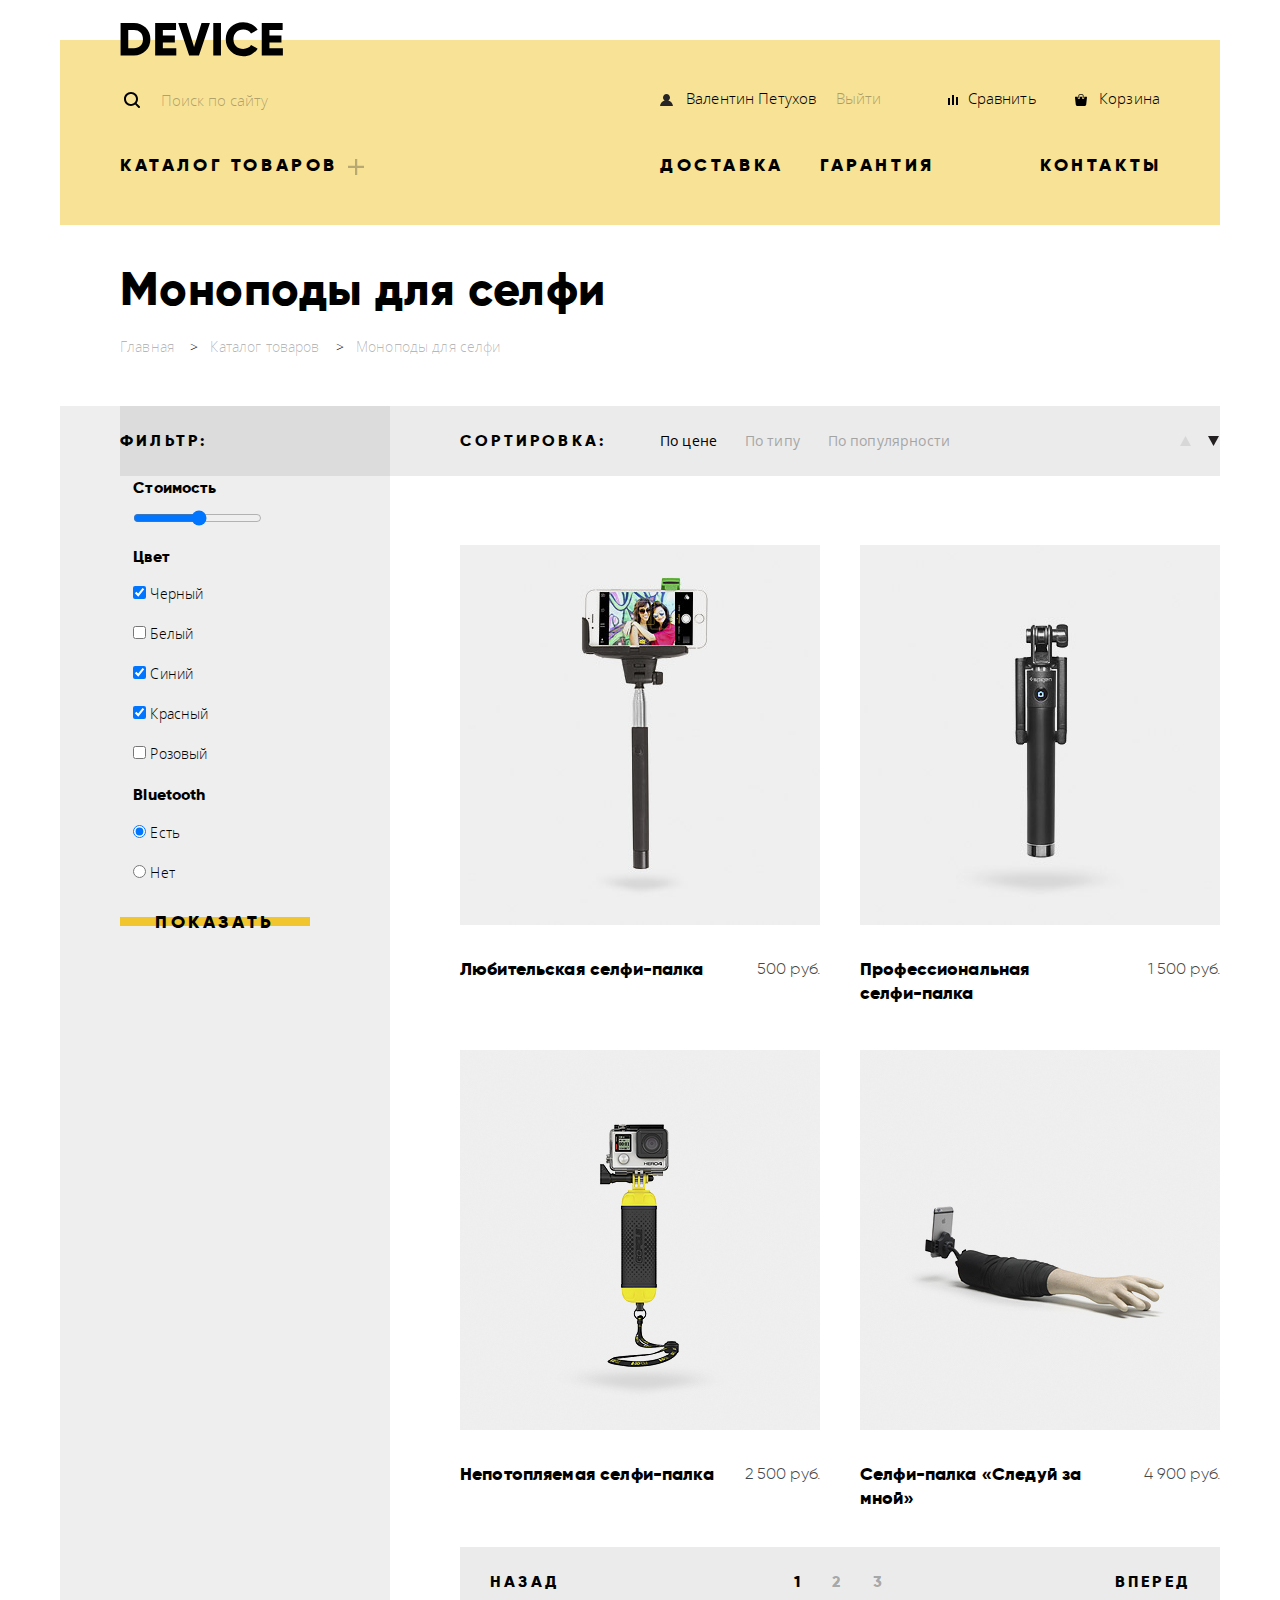
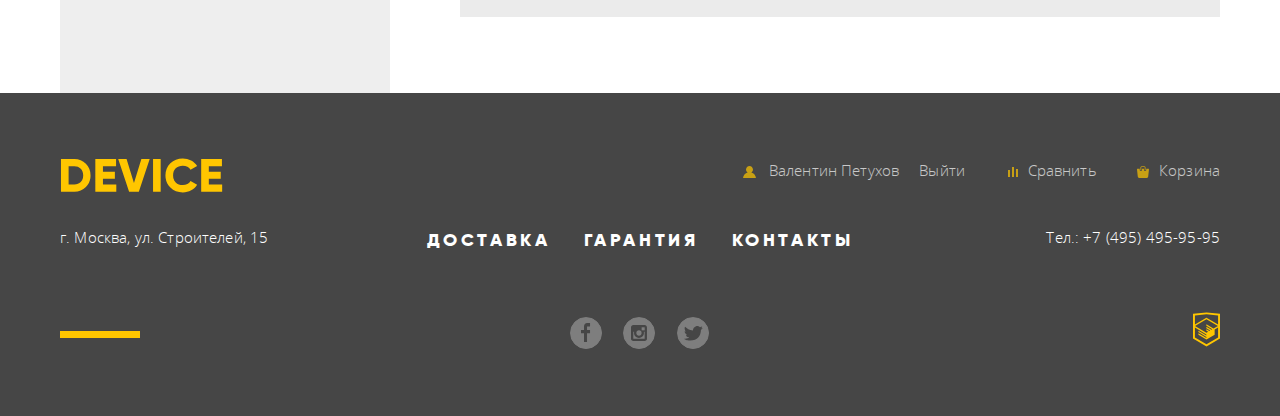
==== commit 65d104dd: "Upd catalog.html" ====
--- a/catalog.html
+++ b/catalog.html
@@ -8,257 +8,294 @@
   </head>
   <body>
 
-    <div class="container">
-      <header class="page-header">
-        <a class="logo logo_black" href="index.html">
-          <img class="logo__img logo__img_balck" src="img/logo-black.svg" width="163" height="35" alt="Логотип Device">
-        </a>
-        <form class="search-form" action="https://echo.htmlacademy.ru/" method="get">
-          <label class="visually-hidden" for="search-form__input_search">Поиск по сайту</label>
-          <input class="search-form__input" type="text" id="search-form__input_search" placeholder="Поиск по сайту">
-          <button class="search-form__button visually-hidden" type="button">Найти</button>
-        </form>
-        <ul class="user-menu">
-          <li class="user-menu__item user-menu__item_login">
-            <a class="user-menu__link user-menu__link_login" href="#">Валентин Петухов</a>
-            <a class="user-menu__link user-menu__link_exit" href="#">Выйти</a>
+    <div class="catalog-header">
+      <div class="container">
+        <header class="page-header">
+          <a class="logo logo_black" href="index.html">
+            <img class="logo__img logo__img_balck" src="img/logo-black.svg" width="163" height="35" alt="Логотип Device">
+          </a>
+          <form class="search-form" action="https://echo.htmlacademy.ru/" method="get">
+            <label class="visually-hidden" for="search-form__input_search">Поиск по сайту</label>
+            <input class="search-form__input" type="text" id="search-form__input_search" placeholder="Поиск по сайту">
+            <button class="search-form__button visually-hidden" type="button">Найти</button>
+          </form>
+          <ul class="user-menu">
+            <li class="user-menu__item user-menu__item_login">
+              <a class="user-menu__link user-menu__link_login" href="#">Валентин Петухов</a>
+              <a class="user-menu__link user-menu__link_exit" href="#">Выйти</a>
+            </li>
+            <li class="user-menu__item user-menu__item_compare">
+              <a class="user-menu__link user-menu__link_compare" href="#">Сравнить</a>
+            </li>
+            <li class="user-menu__item user-menu__item_cart">
+              <a class="user-menu__link user-menu__link_cart" href="#">Корзина</a>
+            </li>
+          </ul>
+          <nav class="nav">
+            <ul class="nav__list">
+              <li class="nav__item nav__item_catalog">
+                <button class="nav__btn nav__btn_catalog" type="button">Каталог товаров</button>
+                <ul class="nav-catalog visually-hidden">
+                  <li class="nav-catalog__item nav-catalog__item-left">
+                    <a class="nav-catalog__link" href="#">Виртуальная реальность</a>
+                  </li>
+                  <li class="nav-catalog__item nav-catalog__item-center">
+                    <a class="nav-catalog__link" href="#">Фитнес-браслеты</a>
+                  </li>
+                  <li class="nav-catalog__item nav-catalog__item-right">
+                    <a class="nav-catalog__link" href="#">Квадрокоптеры</a>
+                  </li>
+                  <li class="nav-catalog__item nav-catalog__item-left">
+                    <a class="nav-catalog__link" href="catalog.html">Моноподы для селфи</a>
+                  </li>
+                  <li class="nav-catalog__item nav-catalog__item-center test">
+                    <a class="nav-catalog__link" href="#">Умные часы</a>
+                  </li>
+                  <li class="nav-catalog__item nav-catalog__item-left">
+                    <a class="nav-catalog__link" href="#">Экшн-камеры</a>
+                  </li>
+                </ul>
+              </li>
+              <li class="nav__item nav__item_delivery">
+                <a class="nav__link" href="#">Доставка</a>
+              </li>
+              <li class="nav__item nav__item_guarantee">
+                <a class="nav__link" href="#">Гарантия</a>
+              </li>
+              <li class="nav__item nav__item_contact">
+                <a class="nav__link" href="#">Контакты</a>
+              </li>
+            </ul>
+          </nav>
+        </header>
+      </div>
+    </div>
+
+    <main class="page-content">
+
+      <div class="container">
+        <h1 class="title">Моноподы для селфи</h1>
+        <ul class="breadcrumbs">
+          <li class="breadcrumbs__item">
+            <a class="breadcrumbs__link" href="index.html">Главная</a>
           </li>
-          <li class="user-menu__item user-menu__item_compare">
-            <a class="user-menu__link user-menu__link_compare" href="#">Сравнить</a>
+          <li class="breadcrumbs__item">
+            <a class="breadcrumbs__link" href="#">Каталог товаров</a>
           </li>
-          <li class="user-menu__item user-menu__item_cart">
-            <a class="user-menu__link user-menu__link_cart" href="#">Корзина</a>
+          <li class="breadcrumbs__item">
+            <a class="breadcrumbs__link breadcrumbs__link_current">Моноподы для селфи</a>
           </li>
         </ul>
-        <nav class="nav">
-          <ul class="nav__list">
-            <li class="nav__item nav__item_catalog">
-              <button class="nav__btn nav__btn_catalog" type="button">Каталог товаров</button>
-              <ul class="nav-catalog visually-hidden">
-                <li class="nav-catalog__item">
-                  <a class="nav-catalog__link" href="#">Виртуальная реальность</a>
-                </li>
-                <li class="nav-catalog__item">
-                  <a class="nav-catalog__link" href="catalog.html">Моноподы для селфи</a>
-                </li>
-                <li class="nav-catalog__item">
-                  <a class="nav-catalog__link" href="#">Экшн-камеры</a>
-                </li>
-                <li class="nav-catalog__item">
-                  <a class="nav-catalog__link" href="#">Фитнес-браслеты</a>
-                </li>
-                <li class="nav-catalog__item">
-                  <a class="nav-catalog__link" href="#">Умные часы</a>
-                </li>
-                <li class="nav-catalog__item">
-                  <a class="nav-catalog__link" href="#">Квадрокоптеры</a>
+      </div>
+
+      <div class="container">
+        <div class="catalog-wrapper">
+          <section class="filter">
+            <h2 class="filter__title">Фильтр:</h2>
+            <form class="filter__form" action="https://echo.htmlacademy.ru/" method="get">
+              <fieldset class="filter__fieldset">
+                <legend class="filter__legend">Стоимость</legend>
+                <label class="visually-hidden" for="filter__range_price">Стоимость от 0 до 7500</label>
+                <input class="filter__range" id="filter__range_price" type="range" min="0" max="7500" step="100">
+              </fieldset>
+              <fieldset class="filter__fieldset">
+                <legend class="filter__legend">Цвет</legend>
+                <ul class="filter__list">
+                  <li class="filter__item">
+                    <input class="filter__checkbox" type="checkbox" id="filter__checkbox_black" name="black" checked>
+                    <label class="filter__label_checkbox" for="filter__checkbox_black">Черный</label>
+                  </li>
+                  <li class="filter__item">
+                    <input class="filter__checkbox" type="checkbox" id="filter__checkbox_white" name="white">
+                    <label class="filter__label_checkbox" for="filter__checkbox_white">Белый</label>
+                  </li>
+                  <li class="filter__item">
+                    <input class="filter__checkbox" type="checkbox" id="filter__checkbox_blue" name="blue" checked>
+                    <label class="filter__label_checkbox" for="filter__checkbox_blue">Синий</label>
+                  </li>
+                  <li class="filter__item">
+                    <input class="filter__checkbox" type="checkbox" id="filter__checkbox_red" name="red" checked>
+                    <label class="filter__label_checkbox" for="filter__checkbox_red">Красный</label>
+                  </li>
+                  <li class="filter__item">
+                    <input class="filter__checkbox" type="checkbox" id="filter__checkbox_pink" name="pink">
+                    <label class="filter__label_checkbox" for="filter__checkbox_pink">Розовый</label>
+                  </li>
+                </ul>
+              </fieldset>
+              <fieldset class="filter__fieldset">
+                <legend class="filter__legend">Bluetooth</legend>
+                <ul class="filter__list">
+                  <li class="filter__item">
+                    <input class="filter__radio" type="radio" id="filter__radio_yes" name="bluetooth" value="yes" checked>
+                    <label class="filter__label_radio" for="filter__radio_yes">Есть</label>
+                  </li>
+                  <li class="filter__item">
+                    <input class="filter__radio" type="radio" id="filter__radio_no" name="bluetooth" value="no">
+                    <label class="filter__label_radio" for="filter__radio_no">Нет</label>
+                  </li>
+                </ul>
+              </fieldset>
+              <button class="filter__btn" type="submit">Показать</button>
+            </form>
+
+          </section>
+
+          <div class="sort-wrapper">
+            <section class="sort">
+              <h2 class="sort__title">Сортировка:</h2>
+              <ul class="sort__list sort__list_item">
+                <li class="sort__item">
+                  <a class="sort__link sort__link_price sort__link_current" href="#">По цене</a>
+                </li>
+                <li class="sort__item">
+                  <a class="sort__link sort__link_type" href="#">По типу</a>
+                </li>
+                <li class="sort__item">
+                  <a class="sort__link sort__link_popular" href="#">По популярности</a>
                 </li>
               </ul>
-            </li>
-            <li class="nav__item nav__item_delivery">
-              <a class="nav__link" href="#">Доставка</a>
-            </li>
-            <li class="nav__item nav__item_guarantee">
-              <a class="nav__link" href="#">Гарантия</a>
-            </li>
-            <li class="nav__item nav__item_contact">
-              <a class="nav__link" href="#">Контакты</a>
-            </li>
-          </ul>
-        </nav>
-      </header>
-    </div>
-
-    <main class="page-content">
-      <h1 class="title">Моноподы для селфи</h1>
-      <ul class="breadcrumbs">
-        <li class="breadcrumbs__item">
-          <a class="breadcrumbs__link" href="index.html">Главная</a>
-        </li>
-        <li class="breadcrumbs__item">
-          <a class="breadcrumbs__link" href="#">Каталог товаров</a>
-        </li>
-        <li class="breadcrumbs__item">
-          <a class="breadcrumbs__link breadcrumbs__link_current">Моноподы для селфи</a>
-       </li>
-     </ul>
-
-      <section class="filter">
-        <h2 class="filter__title">Фильтр:</h2>
-        <form class="filter__form" action="https://echo.htmlacademy.ru/" method="get">
-          <fieldset class="filter__fieldset">
-            <legend class="filter__legend">Стоимость</legend>
-            <label class="visually-hidden" for="filter__range_price">Стоимость от 0 до 7500</label>
-            <input class="filter__range" id="filter__range_price" type="range" min="0" max="7500" step="100">
-          </fieldset>
-          <fieldset class="filter__fieldset">
-            <legend class="filter__legend">Цвет</legend>
-            <ul class="filter__list">
-              <li class="filter__item">
-                <input class="filter__checkbox" type="checkbox" id="filter__checkbox_black" name="black" checked>
-                <label class="filter__label_checkbox" for="filter__checkbox_black">Черный</label>
-              </li>
-              <li class="filter__item">
-                <input class="filter__checkbox" type="checkbox" id="filter__checkbox_white" name="white">
-                <label class="filter__label_checkbox" for="filter__checkbox_white">Белый</label>
-              </li>
-              <li class="filter__item">
-                <input class="filter__checkbox" type="checkbox" id="filter__checkbox_blue" name="blue" checked>
-                <label class="filter__label_checkbox" for="filter__checkbox_blue">Синий</label>
-              </li>
-              <li class="filter__item">
-                <input class="filter__checkbox" type="checkbox" id="filter__checkbox_red" name="red" checked>
-                <label class="filter__label_checkbox" for="filter__checkbox_red">Красный</label>
-              </li>
-              <li class="filter__item">
-                <input class="filter__checkbox" type="checkbox" id="filter__checkbox_pink" name="pink">
-                <label class="filter__label_checkbox" for="filter__checkbox_pink">Розовый</label>
-              </li>
-            </ul>
-          </fieldset>
-          <fieldset class="filter__fieldset">
-            <legend class="filter__legend">Bluetooth</legend>
-            <ul class="filter__list">
-              <li class="filter__item">
-                <input class="filter__radio" type="radio" id="filter__radio_yes" name="bluetooth" value="yes" checked>
-                <label class="filter__label_radio" for="filter__radio_yes">Есть</label>
-              </li>
-              <li class="filter__item">
-                <input class="filter__radio" type="radio" id="filter__radio_no" name="bluetooth" value="no">
-                <label class="filter__label_radio" for="filter__radio_no">Нет</label>
-              </li>
-            </ul>
-          </fieldset>
-          <button class="filter__btn" type="submit">Показать</button>
-        </form>
-      </section>
-
-      <section class="sort">
-        <h2 class="sort__title">Сортировка:</h2>
-        <ul class="sort__list">
-          <li class="sort__item">
-            <a class="sort__link sort__link_price sort__link_current" href="#">По цене</a>
-          </li>
-          <li class="sort__item">
-            <a class="sort__link sort__link_type" href="#">По типу</a>
-          </li>
-          <li class="sort__item">
-            <a class="sort__link sort__link_popular" href="#">По популярности</a>
-          </li>
-        </ul>
-        <ul class="sort__list">
-          <li class="sort__item">
-            <a class="sort__link sort__link_inc" href="#">Возрастание</a>
-          </li>
-          <li class="sort__item">
-            <a class="sort__link sort__link_dec sort__link_current" href="#">Убывание</a>
-          </li>
-        </ul>
-      </section>
-      <section class="catalog-shop">
-        <ul class="catalog-shop__list">
-          <li class="catalog-shop__item">
-            <h3 class="catalog-shop__name">
-              <a class="catalog-shop__link" href="#">Любительская селфи-палка</a>
-            </h3>
-            <p class="catalog-shop__price">500 руб.</p>
-            <img class="catalog-shop__img" src="img/item-1.jpg" width="360" height="380" alt="Любительская селфи-палка">
-            <button class="catalog-shop__btn" type="button">В корзину</button>
-            <button class="catalog-shop__add" type="button">Добавить к сравнению</button>
-          </li>
-          <li class="catalog-shop__item">
-            <h3 class="catalog-shop__name">
-              <a class="catalog-shop__link" href="#">Профессиональная селфи-палка</a>
-            </h3>
-            <p class="catalog-shop__price">1 500 руб.</p>
-            <img class="catalog-shop__img" src="img/item-2.jpg" width="360" height="380" alt="Профессиональная селфи-палка">
-            <button class="catalog-shop__btn" type="button">В корзину</button>
-            <button class="catalog-shop__add" type="button">Добавить к сравнению</button>
-          </li>
-          <li class="catalog-shop__item">
-            <h3 class="catalog-shop__name">
-              <a class="catalog-shop__link" href="#">Непотопляемая селфи-палка</a>
-            </h3>
-            <p class="catalog-shop__price">2 500 руб.</p>
-            <img class="catalog-shop__img" src="img/item-3.jpg" width="360" height="380" alt="Непотопляемая селфи-палка">
-            <button class="catalog-shop__btn" type="button">В корзину</button>
-            <button class="catalog-shop__add" type="button">Добавить к сравнению</button>
-          </li>
-          <li class="catalog-shop__item">
-            <h3 class="catalog-shop__name">
-              <a class="catalog-shop__link" href="#">Селфи-палка «Следуй за мной»</a>
-            </h3>
-            <p class="catalog-shop__price">4 900 руб.</p>
-            <img class="catalog-shop__img" src="img/item-4.jpg" width="360" height="380" alt="Селфи-палка «Следуй за мной»">
-            <button class="catalog-shop__btn" type="button">В корзину</button>
-            <button class="catalog-shop__add" type="button">Добавить к сравнению</button>
-          </li>
-        </ul>
-        <ul class="pagination__list">
-          <li class="pagination__item pagination__item_prev">
-            <a class="pagination__link pagination__link_prev" href="#">Назад</a>
-          </li>
-          <li class="pagination__item">
-            <a class="pagination__link pagination__link_current" href="#">1</a>
-          </li>
-          <li class="pagination__item">
-            <a class="pagination__link" href="#">2</a>
-          </li>
-          <li class="pagination__item">
-            <a class="pagination__link" href="#">3</a>
-          </li>
-          <li class="pagination__item pagination__item_next">
-            <a class="pagination__link pagination__link_next" href="#">Вперед</a>
-          </li>
-        </ul>
-      </section>
+              <ul class="sort__list sort__list_func">
+                <li class="sort__item">
+                  <a class="sort__link sort__link_inc" href="#">Возрастание</a>
+                </li>
+                <li class="sort__item">
+                  <a class="sort__link sort__link_dec sort__link_current" href="#">Убывание</a>
+                </li>
+              </ul>
+            </section>
+
+            <section class="catalog-shop">
+              <ul class="catalog-shop__list">
+                <li class="catalog-shop__item">
+                  <div class="catalog-shop__name_wrapper">
+                    <h3 class="catalog-shop__name">
+                      <a class="catalog-shop__link" href="#">Любительская селфи-палка</a>
+                    </h3>
+                    <p class="catalog-shop__price">500 руб.</p>
+                  </div>
+                  <div class="catalog-shop__img_hover">
+                    <img class="catalog-shop__img" src="img/item-1.jpg" width="360" height="380" alt="Любительская селфи-палка">
+                    <button class="catalog-shop__btn" type="button">В корзину</button>
+                    <button class="catalog-shop__add" type="button">Добавить к сравнению</button>
+                  </div>
+                </li>
+                <li class="catalog-shop__item">
+                  <div class="catalog-shop__name_wrapper">
+                    <h3 class="catalog-shop__name">
+                      <a class="catalog-shop__link" href="#">Профессиональная<br> селфи-палка</a>
+                    </h3>
+                    <p class="catalog-shop__price">1 500 руб.</p>
+                  </div>
+                  <div class="catalog-shop__img_hover">
+                    <img class="catalog-shop__img" src="img/item-2.jpg" width="360" height="380" alt="Профессиональная селфи-палка">
+                    <button class="catalog-shop__btn" type="button">В корзину</button>
+                    <button class="catalog-shop__add" type="button">Добавить к сравнению</button>
+                  </div>
+                </li>
+                <li class="catalog-shop__item">
+                  <div class="catalog-shop__name_wrapper">
+                    <h3 class="catalog-shop__name">
+                      <a class="catalog-shop__link" href="#">Непотопляемая селфи-палка</a>
+                    </h3>
+                    <p class="catalog-shop__price">2 500 руб.</p>
+                  </div>
+                  <div class="catalog-shop__img_hover">
+                    <img class="catalog-shop__img" src="img/item-3.jpg" width="360" height="380" alt="Непотопляемая селфи-палка">
+                    <button class="catalog-shop__btn" type="button">В корзину</button>
+                    <button class="catalog-shop__add" type="button">Добавить к сравнению</button>
+                  </div>
+                </li>
+                <li class="catalog-shop__item">
+                  <div class="catalog-shop__name_wrapper">
+                    <h3 class="catalog-shop__name">
+                      <a class="catalog-shop__link" href="#">Селфи-палка «Следуй за мной»</a>
+                    </h3>
+                    <p class="catalog-shop__price">4 900 руб.</p>
+                  </div>
+                  <div class="catalog-shop__img_hover">
+                    <img class="catalog-shop__img" src="img/item-4.jpg" width="360" height="380" alt="Селфи-палка «Следуй за мной»">
+                    <button class="catalog-shop__btn" type="button">В корзину</button>
+                    <button class="catalog-shop__add" type="button">Добавить к сравнению</button>
+                  </div>
+                </li>
+              </ul>
+              <ul class="pagination__list">
+                <li class="pagination__item pagination__item_prev">
+                  <a class="pagination__link pagination__link_prev" href="#">Назад</a>
+                </li>
+                <div class="pagination-number-wrapper">
+                  <li class="pagination__item pagination__item_number">
+                    <a class="pagination__link pagination__link_current" href="#">1</a>
+                  </li>
+                  <li class="pagination__item pagination__item_number">
+                    <a class="pagination__link" href="#">2</a>
+                  </li>
+                  <li class="pagination__item pagination__item_number">
+                    <a class="pagination__link" href="#">3</a>
+                  </li>
+                </div>
+                <li class="pagination__item pagination__item_next">
+                  <a class="pagination__link pagination__link_next" href="#">Вперед</a>
+                </li>
+              </ul>
+            </section>
+          </div>
+        </div>
+      </div>
 
     </main>
 
     <footer class="page-footer">
       <div class="container">
-        <a class="logo logo_yellow" href="index.html" aria-label="Главная страница device">
-          <img class="logo__img logo__img_yellow" src="img/logo-yellow.svg" width="168" height="53" alt="Логотип device">
-        </a>
-        <ul class="user-menu">
-          <li class="user-menu__item">
-            <a class="user-menu__link user-menu__link_footer user-menu__login_footer" href="#">Валентин Петухов</a>
-            <a class="user-menu__link user-menu__link_footer user-menu__exit_footer" href="#">Выйти</a>
-          </li>
-          <li class="user-menu__item">
-            <a class="user-menu__link user-menu__link_footer user-menu__compare_footer" href="#">Сравнить</a>
-          </li>
-          <li class="user-menu__item">
-            <a class="user-menu__link user-menu__link_footer user-menu__cart_footer" href="#">Корзина</a>
-          </li>
-        </ul>
-        <p class="footer__adress">г. Москва, ул. Строителей, 15</p>
-        <ul class="footer-nav">
-          <li class="footer-nav__item">
-            <a class="footer-nav__link" href="#">Доставка</a>
-          </li>
-          <li class="footer-nav__item">
-            <a class="footer-nav__link" href="#">Гарантия</a>
-          </li>
-          <li class="footer-nav__item">
-            <a class="footer-nav__link" href="#">Контакты</a>
-          </li>
-        </ul>
-        <a class="footer__phone" href="tel:+74954959595">Тел.: +7 (495) 495-95-95</a>
-        <ul class="social">
-          <li class="social__item">
-            <a class="social__link social__link_face" href="#">Facebook</a>
-          </li>
-          <li class="social__item">
-            <a class="social__link social__link_inst" href="#">Instagram</a>
-          </li>
-          <li class="social__item">
-            <a class="social__link social__link_twit" href="#">Twitter</a>
-          </li>
-        </ul>
-        <a class="htmlacademy" href="https://htmlacademy.ru/intensive/htmlcss" target="_blank" aria-label="Сайт htmlacademy.ru">
-          <img class="htmlacademy__logo" src="img/htmlacademy-logo.svg" width="27" height="35" alt="Логотип html-academy">
-        </a>
+        <div class="user-menu-wrapper">
+          <a class="logo logo_yellow" href="index.html">
+            <img class="logo__img logo__img_yellow" src="img/logo-yellow.svg" width="163" height="35" alt="Логотип Device">
+          </a>
+          <ul class="user-menu user-menu_footer">
+            <li class="user-menu__item user-menu__item_footer user-menu__item_login">
+              <a class="user-menu__link user-menu__link_footer user-menu__login_footer" href="#">Валентин Петухов</a>
+              <a class="user-menu__link user-menu__link_footer user-menu__exit_footer" href="#">Выйти</a>
+            </li>
+            <li class="user-menu__item user-menu__item_footer user-menu__item_compare">
+              <a class="user-menu__link user-menu__link_footer user-menu__compare_footer" href="#">Сравнить</a>
+            </li>
+            <li class="user-menu__item user-menu__item_footer user-menu__item_cart">
+              <a class="user-menu__link user-menu__link_footer user-menu__cart_footer" href="#">Корзина</a>
+            </li>
+          </ul>
+        </div>
+        <div class="footer-nav-wrapper">
+          <p class="footer__adress">г. Москва, ул. Строителей, 15</p>
+          <ul class="footer-nav">
+            <li class="footer-nav__item">
+              <a class="footer-nav__link" href="#">Доставка</a>
+            </li>
+            <li class="footer-nav__item">
+              <a class="footer-nav__link" href="#">Гарантия</a>
+            </li>
+            <li class="footer-nav__item">
+              <a class="footer-nav__link" href="#">Контакты</a>
+            </li>
+          </ul>
+          <a class="footer__phone" href="tel:+74954959595">Тел.: +7 (495) 495-95-95</a>
+        </div>
+        <div class="social-wrapper">
+          <ul class="social">
+            <li class="social__item">
+              <a class="social__link social__link_face" href="#">Facebook</a>
+            </li>
+            <li class="social__item">
+              <a class="social__link social__link_inst" href="#">Instagram</a>
+            </li>
+            <li class="social__item">
+              <a class="social__link social__link_twit" href="#">Twitter</a>
+            </li>
+          </ul>
+          <a class="htmlacademy" href="https://htmlacademy.ru/intensive/htmlcss" target="_blank" aria-label="Сайт htmlacademy.ru">
+            <img class="htmlacademy__logo" src="img/htmlacademy-logo.svg" width="27" height="35" alt="Логотип html-academy">
+          </a>
+        </div>
       </div>
     </footer>
 
--- a/css/style.css
+++ b/css/style.css
@@ -56,7 +56,7 @@
 .container {
   width: 1160px;
   margin: 0 auto;
-  padding: 0 10px;
+  padding: 0 20px;
 }
 
 .page-header {
@@ -65,7 +65,7 @@
   flex-wrap: wrap;
   align-content: flex-start;
   align-items: flex-start;
-  min-height: 230px;
+  min-height: 115px;
   margin-top: 40px;
   padding: 35px 60px;
   background-color: #f7e296;
@@ -103,6 +103,7 @@
 }
 
 .search-form__input {
+  position: relative;
   margin-right: auto;
   font-family: "Open Sans", "Arial", sans-serif;
   font-size: 15px;
@@ -160,6 +161,18 @@
   border: 2px solid #000000;
 }
 
+.search-form__button::after {
+  content: " ";
+  position: absolute;
+  bottom: -2px;
+  right: 0;
+  display: block;
+  width: 439px;
+  height: 2.5px;
+  background-color: #000000;
+  opacity: 1;
+}
+
 .search-form__button:focus {
   position: relative;
   width: 80px;
@@ -217,21 +230,14 @@
   text-decoration: none;
 }
 
-.user-menu__link:hover {
-  color: rgba(0, 0, 0, 0.6);
-}
-
-.user-menu__link:active {
-  color: rgba(0, 0, 0, 0.3);
-}
-
 .user-menu__link_login::before {
   content: " ";
   display: inline-block;
   width: 13px;
   height: 12px;
+  padding-right: 13px;
   background: url("../img/login-black.svg") no-repeat;
-  padding-right: 13px;
+  vertical-align: middle;
 }
 
 .user-menu__link_compare::before {
@@ -239,8 +245,9 @@
   display: inline-block;
   width: 10px;
   height: 10px;
+  padding-right: 10px;
   background: url("../img/compare-black.svg") no-repeat;
-  padding-right: 10px;
+  vertical-align: middle;
 }
 
 .user-menu__link_cart::before {
@@ -248,8 +255,33 @@
   display: inline-block;
   width: 12px;
   height: 12px;
+  padding-right: 12px;
   background: url("../img/cart-black.svg") no-repeat;
-  padding-right: 12px;
+  vertical-align: middle;
+}
+
+.user-menu__link:hover {
+  opacity: 0.6;
+}
+
+.user-menu__link:active {
+  opacity: 0.3;
+}
+
+.user-menu__link_login {
+  margin-right: 15px;
+}
+
+.user-menu__link_exit {
+  opacity: 0.3;
+}
+
+.user-menu__link_exit:hover {
+  opacity: 0.6;
+}
+
+.user-menu__link_exit:active {
+  opacity: 0.1;
 }
 
 .nav__list {
@@ -306,6 +338,7 @@
   height: 16px;
   background: url("../img/plus.png") no-repeat;
   margin-left: 10px;
+  vertical-align: middle;
 }
 
 .nav-catalog {
@@ -369,13 +402,14 @@
 
 .popular {
   position: relative;
-  min-height: 500px;
+  min-height: 405px;
+  margin-bottom: 60px;
 }
 
 .controls {
   position: absolute;
   z-index: 100;
-  top: 194px;
+  top: 186px;
   right: 65px;
   margin: 0;
   padding: 0;
@@ -385,6 +419,7 @@
 .controls__item {
   display: inline-block;
   margin-right: 17px;
+  vertical-align: middle;
 }
 
 .controls__btn {
@@ -401,6 +436,7 @@
   background: url("../img/popular-slider-btn.svg") no-repeat;
   background-size: cover;
   cursor: pointer;
+  vertical-align: middle;
 }
 
 .controls__btn_slide-1:checked ~ .controls .controls__item .controls__label_slide-1,
@@ -412,6 +448,7 @@
   font-size: 0;
   background: url("../img/popular-slider-btn-checked.svg") no-repeat;
   background-size: cover;
+  vertical-align: middle;
 }
 
 .controls__btn_slide-1:focus ~ .controls .controls__item .controls__label_slide-1,
@@ -433,7 +470,7 @@
   position: absolute;
   left: 0;
   top: -127px;
-  z-index: 0;
+  z-index: -1;
   display: flex;
   justify-content: space-between;
   height: inherit;
@@ -444,6 +481,7 @@
 .controls__btn_slide-1:checked ~ .popular-slider .popular-slider__slide_first,
 .controls__btn_slide-2:checked ~ .popular-slider .popular-slider__slide_second,
 .controls__btn_slide-3:checked ~ .popular-slider .popular-slider__slide_third {
+  z-index: 0;
   opacity: 1;
 }
 
@@ -463,6 +501,8 @@
 }
 
 .popular-slider__title {
+  position: relative;
+  z-index: 2;
   margin: 0;
   margin-bottom: 20px;
   font-family: "Gilroy", "Arial", sans-serif;
@@ -471,6 +511,60 @@
   font-weight: 800;
   letter-spacing: 0.01em;
   color: #000000;
+}
+
+.popular-slider__title::before {
+  content: " ";
+  position: absolute;
+  z-index: ;
+  top: -42px;
+  left: 0px;
+  display: block;
+  width: 100px;
+  height: 7px;
+  background-color: #ffffff;
+}
+
+.popular-slider__title_slide-1::after {
+  content: "01";
+  position: absolute;
+  z-index: -1;
+  top: -93px;
+  right: 0px;
+  display: block;
+  font-family: "Gilroy", "Arial", sans-serif;
+  font-size: 179.2px;
+  line-height: 179.2px;
+  font-weight: 800;
+  color: #ffffff;
+}
+
+.popular-slider__title_slide-2::after {
+  content: "02";
+  position: absolute;
+  z-index: -1;
+  top: -93px;
+  right: 0px;
+  display: block;
+  font-family: "Gilroy", "Arial", sans-serif;
+  font-size: 179.2px;
+  line-height: 179.2px;
+  font-weight: 800;
+  color: #ffffff;
+}
+
+.popular-slider__title_slide-3::after {
+  content: "03";
+  position: absolute;
+  z-index: -1;
+  top: -93px;
+  right: 0px;
+  display: block;
+  font-family: "Gilroy", "Arial", sans-serif;
+  font-size: 179.2px;
+  line-height: 179.2px;
+  font-weight: 800;
+  color: #ffffff;
 }
 
 .popular-slider__subtitle {
@@ -502,7 +596,7 @@
   z-index: -1;
   top: 15px;
   left: 0;
-  display: inline-block;
+  display: block;
   width: 100%;
   height: 9px;
   background-color: #f0c52e;
@@ -555,14 +649,25 @@
   color: #000000;
 }
 
+.catalog {
+  margin-bottom: 182px;
+}
+
 .catalog__list {
+  display: flex;
+  justify-content: space-between;
   margin: 0;
   padding: 0;
   list-style: none;
+}
+
+.catalog__item {
+  width: 160px;
 }
 
 .catalog__link {
   position: relative;
+  display: block;
   font-family: "Gilroy", "Arial", sans-serif;
   font-size: 18px;
   line-height: 24px;
@@ -573,6 +678,7 @@
 
 .catalog__link::after{
   position: absolute;
+  top: 0px;
   left: 0;
   z-index: -1;
   content: " ";
@@ -580,6 +686,7 @@
   width: 160px;
   height: 160px;
   background-color: rgba(240, 197, 46, 0.5);
+  vertical-align: middle;
 }
 
 .catalog__link_vr::before {
@@ -587,7 +694,10 @@
   display: inline-block;
   width: 160px;
   height: 160px;
-  background: url("../img/catalog-1.svg") no-repeat center;
+  margin-bottom: 33px;
+  background: url("../img/catalog-1.svg") no-repeat;
+  background-position: center;
+  vertical-align: top;
 }
 
 .catalog__link_monopod::before {
@@ -595,7 +705,10 @@
   display: inline-block;
   width: 160px;
   height: 160px;
-  background: url("../img/catalog-2.svg") no-repeat center;
+  margin-bottom: 33px;
+  background: url("../img/catalog-2.svg") no-repeat;
+  background-position: bottom 2px right 50%;
+  vertical-align: top;
 }
 
 .catalog__link_action-cam::before {
@@ -603,7 +716,10 @@
   display: inline-block;
   width: 160px;
   height: 160px;
-  background: url("../img/catalog-3.svg") no-repeat center;
+  margin-bottom: 33px;
+  background: url("../img/catalog-3.svg") no-repeat;
+  background-position: top 50% right 45%;
+  vertical-align: top;
 }
 
 .catalog__link_fitnes-tracker::before {
@@ -611,7 +727,10 @@
   display: inline-block;
   width: 160px;
   height: 160px;
-  background: url("../img/catalog-4.svg") no-repeat center;
+  margin-bottom: 33px;
+  background: url("../img/catalog-4.svg") no-repeat;
+  background-position: top 53% right 47%;
+  vertical-align: top;
 }
 
 .catalog__link_smart-watch::before {
@@ -619,7 +738,10 @@
   display: inline-block;
   width: 160px;
   height: 160px;
-  background: url("../img/catalog-5.svg") no-repeat center;
+  margin-bottom: 33px;
+  background: url("../img/catalog-5.svg") no-repeat;
+  background-position: top 50% right 47%;
+  vertical-align: top;
 }
 
 .catalog__link_quadrocopter::before {
@@ -627,7 +749,10 @@
   display: inline-block;
   width: 160px;
   height: 160px;
-  background: url("../img/catalog-6.svg") no-repeat center;
+  margin-bottom: 33px;
+  background: url("../img/catalog-6.svg") no-repeat;
+  background-position: top 54% right 50%;
+  vertical-align: top;
 }
 
 .catalog__link:hover::after {
@@ -644,12 +769,26 @@
 
 .services {
   background-color: #e5e5e5;
+  min-height: 290px;
+  margin-bottom: 90px;
+}
+
+.services-wrapper {
+  display: flex;
 }
 
 .services-control {
-  margin: 0;
-  padding: 0;
+  position: relative;
+  top: -20px;
+  width: 280px;
+  margin: 0;
+  padding: 0;
+  margin-right: 120px;
   list-style: none;
+}
+
+.services-control__item {
+  margin-bottom: 24px;
 }
 
 .services-control__btn {
@@ -677,7 +816,7 @@
   z-index: -1;
   top: 15px;
   left: 0;
-  display: inline-block;
+  display: block;
   width: 100%;
   height: 9px;
   background-color: #f0c52e;
@@ -699,27 +838,45 @@
   z-index: -1;
   top: 0;
   left: 0;
-  display: inline-block;
+  display: block;
   width: 280px;
   height: 100%;
   background-color: #000000;
 }
 
 .services-slider {
+  position: relative;
+  top: -28px;
+  width: 440px;
   margin: 0;
   padding: 0;
   list-style: none;
 }
 
 .services-slider__title {
+  margin: 0;
+  padding: 0;
+  margin-bottom: 32px;
   font-family: "Gilroy", "Arial", sans-serif;
   font-size: 47px;
-  line-height: 49px;
-  font-weight: 800;
-  color: #000000;
+  line-height: 48px;
+  font-weight: 800;
+  letter-spacing: 0.02em;
+  color: #000000;
+}
+
+.services-slider__text {
+  margin: 0;
+  letter-spacing: 0.02em;
+}
+
+.producers {
+  margin-bottom: 95px;
 }
 
 .producers__list {
+  display: flex;
+  justify-content: space-between;
   margin: 0;
   padding: 0;
   list-style: none;
@@ -770,8 +927,25 @@
   background-size: cover;
 }
 
-.about-us__title
+.info {
+  display: flex;
+  justify-content: space-between;
+  padding-bottom: 82px;
+}
+
+.about-us {
+  width: 480px;
+}
+
+.contact {
+  width: 560px;
+}
+
+.about-us__title,
 .contact__title {
+  margin: 0;
+  padding: 0;
+  margin-bottom: 42px;
   font-family: "Gilroy", "Arial", sans-serif;
   font-size: 47px;
   line-height: 49px;
@@ -779,9 +953,35 @@
   color: #000000;
 }
 
+.about-us__title::before,
+.contact__title::before {
+  content: " ";
+  display: block;
+  width: 80px;
+  height: 7px;
+  margin-bottom: 45px;
+  background-color: #000000;
+}
+
+.about-us__text,
+.contact__text {
+  margin: 0;
+  letter-spacing: 0;
+}
+
+.about-us__text {
+  margin-bottom: 30px;
+}
+
+.contact__text {
+  margin-bottom: 40px;
+}
+
 .about-us__list {
   margin: 0;
   padding: 0;
+  margin-bottom: 55px;
+  padding-top: 37px;
   list-style: none;
 }
 
@@ -800,7 +1000,7 @@
   height: 4px;
   border: 2px solid #e6e6e6;
   border-radius: 50%;
-  margin-right: 20px;
+  margin-right: 27px;
   vertical-align: middle;
 }
 
@@ -831,7 +1031,7 @@
   z-index: -1;
   top: 15px;
   left: 0;
-  display: inline-block;
+  display: block;
   width: 100%;
   height: 9px;
   background-color: #f0c52e;
@@ -851,20 +1051,57 @@
   color: rgba(0, 0, 0, 0.3);
 }
 
+.contact__img {
+  margin-bottom: 60px;
+}
+
 .page-footer {
+  padding-top: 65px;
   background: #464646;
 }
 
+.user-menu-wrapper {
+  display: flex;
+  justify-content: space-between;
+  align-items: flex-start;
+  min-height: 45px;
+  margin-bottom: 19px;
+}
+
+.logo_yellow {
+  letter-spacing: 0;
+}
+
+.user-menu_footer {
+  display: flex;
+  justify-content: space-between;
+  align-items: flex-start;
+  width: 500px;
+  margin: 0;
+  margin-top: -3px;
+}
+
+.user-menu__item_footer {
+  display: flex;
+  line-height: 0;
+}
+
 .user-menu__link_footer {
-  color: rgba(255, 255, 255, 0.7);
-}
-
-.user-menu__link_footer:hover {
-  color: rgba(255, 255, 255, 1);
-}
-
-.user-menu__link_footer:active {
-  color: rgba(255, 255, 255, 0.3);
+  color: #ffffff;
+  opacity: 0.7;
+}
+
+.user-menu__login_footer {
+  margin-left: auto;
+  margin-right: 10px;
+}
+
+.user-menu__exit_footer {
+  margin: 0 10px;
+}
+
+.user-menu__cart_footer {
+  margin-left: auto;
 }
 
 .user-menu__login_footer::before {
@@ -873,7 +1110,8 @@
   width: 13px;
   height: 12px;
   background: url("../img/login-yellow.svg") no-repeat;
-  padding-right: 10px;
+  padding-right: 13px;
+  vertical-align: middle;
 }
 
 .user-menu__compare_footer::before {
@@ -883,6 +1121,7 @@
   height: 10px;
   background: url("../img/compare-yellow.svg") no-repeat;
   padding-right: 10px;
+  vertical-align: middle;
 }
 
 .user-menu__cart_footer::before {
@@ -892,17 +1131,42 @@
   height: 12px;
   background: url("../img/cart-yellow.svg") no-repeat;
   padding-right: 10px;
-}
-
+  vertical-align: middle;
+}
+
+.user-menu__link_footer:hover {
+  opacity: 1;
+}
+
+.user-menu__link_footer:active {
+  opacity: 0.3;
+}
+
+.footer-nav-wrapper {
+  display: flex;
+  justify-content: space-between;
+  min-height: 35px;
+  margin-bottom: 55px;
+}
 
 .footer__adress {
+  width: 260px;
+  margin: 0;
   color: #ffffff;
 }
 
 .footer-nav {
-  margin: 0;
-  padding: 0;
+  display: flex;
+  justify-content: space-between;
+  width: 460px;
+  margin: 0;
+  padding: 0;
+  padding-top: 3px;
   list-style: none;
+}
+
+.footer-nav__item {
+    margin: 0 auto;
 }
 
 .footer-nav__link {
@@ -925,14 +1189,39 @@
 }
 
 .footer__phone {
+  width: 260px;
+  margin: 0;
   color: #ffffff;
+  text-align: right;
   text-decoration: none;
 }
 
+.social-wrapper {
+  display: flex;
+  justify-content: space-between;
+  align-items: center;
+  padding-bottom: 60px;
+}
+
+.social-wrapper::before {
+  content: " ";
+  display: block;
+  width: 80px;
+  height: 7px;
+  background-color: #ffc600;
+}
+
 .social {
+  display: flex;
+  align-self: flex-start;
+  width: 160px;
   margin: 0;
   padding: 0;
   list-style: none;
+}
+
+.social__item {
+  margin: 0 auto;
 }
 
 .social__link {
@@ -941,7 +1230,7 @@
 
 .social__link::before {
   content: " ";
-  display: inline-block;
+  display: block;
   width: 30px;
   height: 30px;
   background-color: #ffffff;
@@ -964,6 +1253,7 @@
   width: 30px;
   height: 30px;
   background: url("../img/face.svg") no-repeat center;
+  vertical-align: middle;
 }
 
 .social__link_inst::before {
@@ -972,6 +1262,7 @@
   width: 30px;
   height: 30px;
   background: url("../img/inst.svg") no-repeat center;
+  vertical-align: middle;
 }
 
 .social__link_twit::before {
@@ -980,6 +1271,12 @@
   width: 30px;
   height: 30px;
   background: url("../img/twit.svg") no-repeat center;
+  vertical-align: middle;
+}
+
+.htmlacademy {
+  width: 80px;
+  text-align: right;
 }
 
 .htmlacademy:hover {
@@ -991,11 +1288,21 @@
 }
 
 .write-us {
+  position: relative;
+  width: 760px;
+  margin: 0 auto;
+  padding-top: 95px;
+  padding-right: 100px;
+  padding-bottom: 75px;
+  padding-left: 100px;
   background-color: #ffffff;
 }
 
 .write-us__close {
-  position: relative;
+  position: absolute;
+  z-index: 25;
+  top: 23px;
+  right: 23px;
   width: 55px;
   height: 55px;
   font-size: 0;
@@ -1018,7 +1325,7 @@
   content: " ";
   position: absolute;
   right: 11px;
-  display: inline-block;
+  display: block;
   width: 31px;
   height: 2px;
   background: #ffffff center;
@@ -1029,14 +1336,23 @@
   content: " ";
   position: absolute;
   right: 11px;
-  display: inline-block;
+  display: block;
   width: 31px;
   height: 2px;
   background: #ffffff center;
   transform: rotate(135deg);
 }
 
+.write-us__form {
+  display: flex;
+  flex-wrap: wrap;
+  justify-content: space-between;
+}
+
 .write-us__label {
+  display: block;
+  width: 360px;
+  margin-bottom: 5px;
   font-family: "Gilroy", "Arial", sans-serif;
   font-size: 18px;
   line-height: 24px;
@@ -1045,15 +1361,16 @@
 }
 
 .write-us__input {
-  width: 350px;
-  height: 49px;
-  padding-left: 10px;
+  width: 336px;
+  height: 44px;
+  margin-bottom: 35px;
+  padding-left: 20px;
   font-family: "Open Sans", "Arial", sans-serif;
   font-size: 14px;
   line-height: 18px;
   font-weight: 400;
   background-color: rgba(229, 229, 229, 0.5);
-  border: none;
+  border: 2px solid transparent;
 }
 
 .write-us__input::-webkit-input-placeholder {
@@ -1085,7 +1402,9 @@
 .write-us__textarea {
   width: 740px;
   height: 135px;
-  padding: 10px;
+  margin-bottom: 45px;
+  padding-top: 15px;
+  padding-left: 20px;
   resize: none;
 }
 
@@ -1114,7 +1433,7 @@
   z-index: -1;
   top: 15px;
   left: 0;
-  display: inline-block;
+  display: block;
   width: 100%;
   height: 9px;
   background-color: #f0c52e;
@@ -1129,17 +1448,37 @@
   color: rgba(0, 0, 0, 0.3);
 }
 
+.map-popup {
+  position: relative;
+  width: 960px;
+  min-height: 560px;
+  margin: 0 auto;
+  background: url(../img/map-big.jpg) no-repeat;
+  background-size: cover;
+}
+
+.catalog-header {
+  margin-bottom: 40px;
+}
+
 .title {
+  margin: 0;
+  margin-bottom: 17px;
+  margin-left: 60px;
   font-family: "Gilroy", "Arial", sans-serif;
   font-size: 47px;
   line-height: 49px;
   font-weight: 800;
+  letter-spacing: 0.01em;
   color: #000000;
 }
 
 .breadcrumbs {
-  margin: 0;
-  padding: 0;
+  display: flex;
+  margin: 0;
+  padding: 0;
+  margin-bottom: 45px;
+  margin-left: 60px;
   list-style: none;
 }
 
@@ -1152,8 +1491,11 @@
 
 .breadcrumbs__link:not(.breadcrumbs__link_current)::after {
   content: " > ";
+  margin: 0 12px;
+  font-family: "Open Sans", "Arial", sans-serif;
   font-size: 14px;
   line-height: 24px;
+  font-weight: 300;
   color: #000000;
 }
 
@@ -1165,11 +1507,20 @@
   color: rgba(0, 0, 0, 0.1);
 }
 
+.catalog-wrapper {
+  display: flex;
+}
+
 .filter {
+  width: 330px;
+  padding-left: 60px;
   background-color: #eeeeee;
 }
 
 .filter__title {
+  min-height: 47px;
+  padding-top: 23px;
+  margin: 0;
   font-family: "Gilroy", "Arial", sans-serif;
   font-size: 16px;
   line-height: 24px;
@@ -1229,7 +1580,7 @@
   z-index: -1;
   top: 15px;
   left: 0;
-  display: inline-block;
+  display: block;
   width: 100%;
   height: 9px;
   background-color: #f0c52e;
@@ -1244,7 +1595,26 @@
   color: rgba(0, 0, 0, 0.3);
 }
 
+.sort-wrapper {
+  display: flex;
+  flex-direction: column;
+
+}
+
+.sort {
+  display: flex;
+  justify-content: space-between;
+  align-items: center;
+  width: 760px;
+  min-height: 70px;
+  margin-bottom: 69px;
+  padding-left: 70px;
+  background-color: #ebebeb;
+}
+
 .sort__title {
+  width: 200px;
+  margin: 0;
   font-family: "Gilroy", "Arial", sans-serif;
   font-size: 16px;
   line-height: 24px;
@@ -1252,13 +1622,24 @@
   letter-spacing: 0.2em;
   color: #000000;
   text-transform: uppercase;
-  background-color: #ebebeb;
 }
 
 .sort__list {
+  display: flex;
+  justify-content: space-between;
+  align-items: flex-start;
   margin: 0;
   padding: 0;
   list-style: none;
+}
+
+.sort__list_item {
+  width: 290px;
+  margin-right: auto;
+}
+
+.sort__item {
+  line-height: 0;
 }
 
 .sort__link {
@@ -1281,8 +1662,10 @@
   display: inline-block;
   width: 11px;
   height: 10px;
+  margin-right: 15px;
   background: url("../img/icon-up-dir.svg") no-repeat;
   opacity: 0.3;
+  vertical-align: middle;
 }
 
 .sort__link_dec::before {
@@ -1292,6 +1675,7 @@
   height: 10px;
   background: url("../img/icon-down-dir.svg") no-repeat;
   opacity: 0.3;
+  vertical-align: middle;
 }
 
 .sort__link:hover,
@@ -1309,9 +1693,32 @@
 }
 
 .catalog-shop__list {
-  margin: 0;
-  padding: 0;
+  display: flex;
+  flex-wrap: wrap;
+  justify-content: space-between;
+  width: 760px;
+  margin: 0;
+  padding: 0;
+  padding-left: 70px;
   list-style: none;
+}
+
+.catalog-shop__item {
+  position: relative;
+  display: flex;
+  flex-direction: column;
+}
+
+.catalog-shop__name_wrapper {
+  display: flex;
+  justify-content: space-between;
+  margin-bottom: 45px;
+}
+
+.catalog-shop__name {
+  width: 260px;
+  margin: 0;
+  line-height: 0;
 }
 
 .catalog-shop__link {
@@ -1324,16 +1731,49 @@
 }
 
 .catalog-shop__price {
+  width: 100px;
+  margin: 0;
   font-family: "Gilroy", "Arial", sans-serif;
   font-size: 16px;
   line-height: 24px;
   font-weight: 300;
   color: #464646;
+  text-align: right;
+}
+
+.catalog-shop__img_hover {
+  height: 380px;
+  margin-bottom: 32px;
+  order: -1;
+}
+
+.catalog-shop__img_hover::before {
+  position: absolute;
+  content: " ";
+  z-index: -1;
+  display: block;
+  width: 360px;
+  height: 380px;
+  background-color: #eeeeee;
+  opacity: 0;
+}
+
+.catalog-shop__img_hover:hover::before {
+  z-index: 0;
+  opacity: 0.7;
+}
+
+.catalog-shop__img_hover:hover .catalog-shop__btn,
+.catalog-shop__img_hover:hover .catalog-shop__add {
+  z-index: 25;
+  opacity: 1;
 }
 
 .catalog-shop__btn {
-  position: relative;
-  z-index: 25;
+  position: absolute;
+  top: 170px;
+  right: 80px;
+  z-index: -1;
   display: block;
   width: 200px;
   padding: 8px 0;
@@ -1348,6 +1788,7 @@
   border: none;
   background: none;
   cursor: pointer;
+  opacity: 0;
 }
 
 .catalog-shop__btn::before {
@@ -1356,7 +1797,7 @@
   z-index: -1;
   top: 15px;
   left: 0;
-  display: inline-block;
+  display: block;
   width: 100%;
   height: 9px;
   background-color: #f0c52e;
@@ -1364,6 +1805,15 @@
 
 .catalog-shop__btn:hover,
 .catalog-shop__btn:focus {
+  z-index: 25;
+  opacity: 1;
+  background-color: #f0c52e;
+}
+
+.catalog-shop__btn:hover,
+.catalog-shop__btn:focus {
+  z-index: 25;
+  opacity: 1;
   background-color: #f0c52e;
 }
 
@@ -1372,6 +1822,11 @@
 }
 
 .catalog-shop__add {
+  position: absolute;
+  z-index: -1;
+  top: 230px;
+  right: 100px;
+  width: 160px;
   font-family: "Open Sans", "Arial", sans-serif;
   font-size: 13px;
   line-height: 20px;
@@ -1380,9 +1835,13 @@
   background: none;
   border: none;
   cursor: pointer;
-}
-
-.catalog-shop__add:hover {
+  opacity: 0;
+}
+
+.catalog-shop__add:hover,
+.catalog-shop__add:focus {
+  z-index: 25;
+  opacity: 1;
   color: rgba(0, 0, 0, 1);
 }
 
@@ -1391,10 +1850,47 @@
 }
 
 .pagination__list {
-  margin: 0;
-  padding: 0;
+  display: flex;
+  justify-content: space-between;
+  width: 760px;
+  margin: 0;
+  padding: 0;
+  margin-top: -8px;
+  margin-bottom: 76px;
+  margin-left: 70px;
   list-style: none;
   background-color: #ebebeb;
+}
+
+.pagination__item {
+  display: flex;
+  align-items: center;
+  line-height: 0;
+}
+.pagination__item_prev,
+.pagination__item_next {
+  width: 140px;
+  min-height: 70px;
+}
+
+.pagination__item_prev {
+  padding-left: 30px;
+}
+
+.pagination__item_next {
+  display: flex;
+  justify-content: flex-end;
+  padding-right: 30px;
+
+}
+
+.pagination__item_prev:hover,
+.pagination__item_next:hover {
+  background-color: #d9d9d9;
+}
+
+.pagination__item_number {
+  margin: 0 auto;
 }
 
 .pagination__link {
@@ -1414,13 +1910,14 @@
   color: rgba(0, 0, 0, 1)
 }
 
-.pagination__item_prev:hover,
-.pagination__item_next:hover {
-  background-color: #d9d9d9;
-}
-
 .pagination__item_prev:active .pagination__link_prev,
 .pagination__item_next:active .pagination__link_next {
   color: rgba(0, 0, 0, 0.3);
   background-color: #d9d9d9;
 }
+
+.pagination-number-wrapper {
+  display: flex;
+  justify-content: space-between;
+  width: 120px;
+}
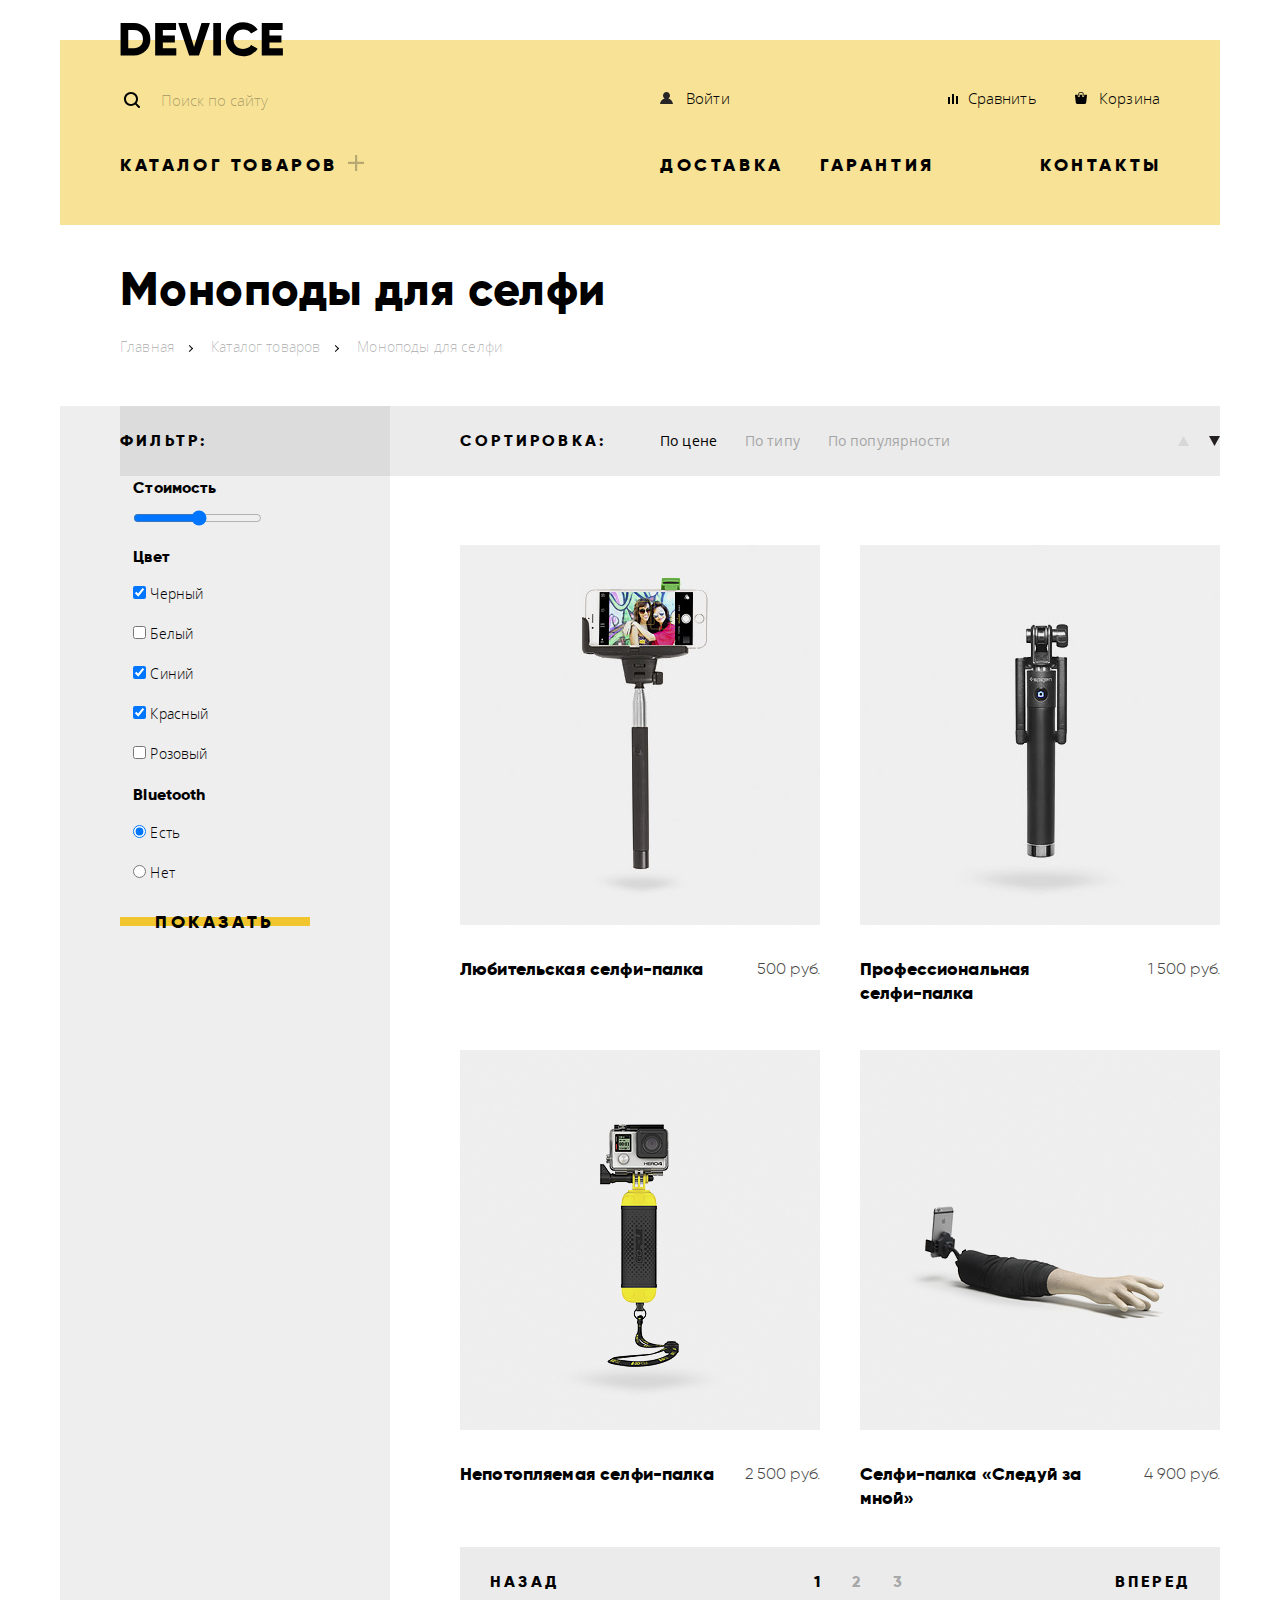
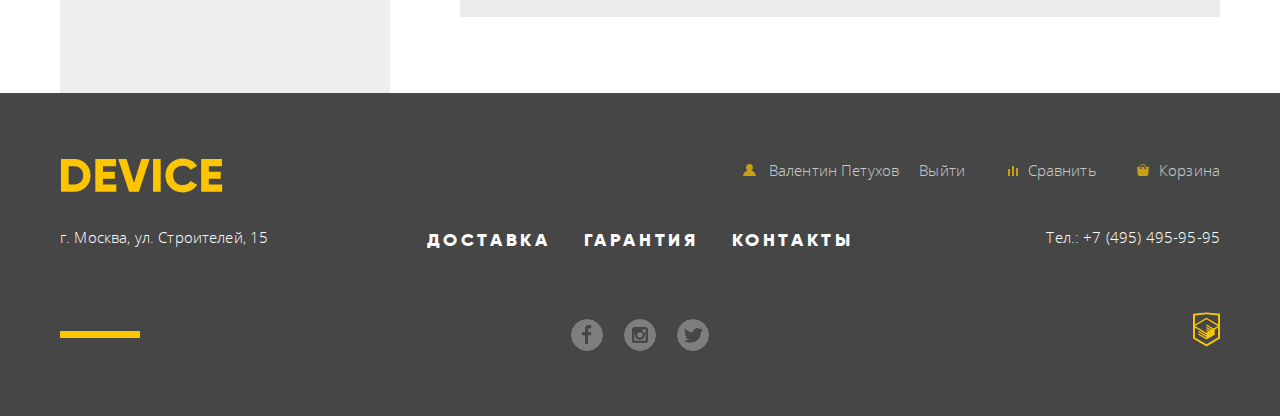
==== commit badecf3b: "Upd header, breadcrumbs" ====
--- a/catalog.html
+++ b/catalog.html
@@ -8,21 +8,22 @@
   </head>
   <body>
 
-    <div class="catalog-header">
+    <header class="page-header">
       <div class="container">
-        <header class="page-header">
+        <div class="page-header-wrapper page-header-catalog">
           <a class="logo logo_black" href="index.html">
-            <img class="logo__img logo__img_balck" src="img/logo-black.svg" width="163" height="35" alt="Логотип Device">
+            <img class="logo__img logo__img_black logo__img_catalog" src="img/logo-black.svg" width="163" height="35" alt="Логотип Device">
           </a>
           <form class="search-form" action="https://echo.htmlacademy.ru/" method="get">
-            <label class="visually-hidden" for="search-form__input_search">Поиск по сайту</label>
             <input class="search-form__input" type="text" id="search-form__input_search" placeholder="Поиск по сайту">
+            <label class="search-form__label" for="search-form__input_search">
+              <span class="visually-hidden">Поиск по сайту</span>
+            </label>
             <button class="search-form__button visually-hidden" type="button">Найти</button>
           </form>
           <ul class="user-menu">
             <li class="user-menu__item user-menu__item_login">
-              <a class="user-menu__link user-menu__link_login" href="#">Валентин Петухов</a>
-              <a class="user-menu__link user-menu__link_exit" href="#">Выйти</a>
+              <a class="user-menu__link user-menu__link_login" href="#">Войти</a>
             </li>
             <li class="user-menu__item user-menu__item_compare">
               <a class="user-menu__link user-menu__link_compare" href="#">Сравнить</a>
@@ -34,8 +35,8 @@
           <nav class="nav">
             <ul class="nav__list">
               <li class="nav__item nav__item_catalog">
-                <button class="nav__btn nav__btn_catalog" type="button">Каталог товаров</button>
-                <ul class="nav-catalog visually-hidden">
+                <button class="nav__btn nav__btn_catalog" type="button" onclick="toggleCatalog()">Каталог товаров</button>
+                <ul class="nav-catalog visually-hidden" id="nav-catalog">
                   <li class="nav-catalog__item nav-catalog__item-left">
                     <a class="nav-catalog__link" href="#">Виртуальная реальность</a>
                   </li>
@@ -67,9 +68,9 @@
               </li>
             </ul>
           </nav>
-        </header>
+        </div>
       </div>
-    </div>
+    </header>
 
     <main class="page-content">
 
@@ -157,10 +158,14 @@
               </ul>
               <ul class="sort__list sort__list_func">
                 <li class="sort__item">
-                  <a class="sort__link sort__link_inc" href="#">Возрастание</a>
-                </li>
-                <li class="sort__item">
-                  <a class="sort__link sort__link_dec sort__link_current" href="#">Убывание</a>
+                  <a class="sort__link sort__link_inc" href="#">
+                    <span class="visually-hidden">Возрастание</span>
+                  </a>
+                </li>
+                <li class="sort__item">
+                  <a class="sort__link sort__link_dec sort__link_current" href="#">
+                    <span class="visually-hidden">Убывание</span>
+                  </a>
                 </li>
               </ul>
             </section>
@@ -224,17 +229,19 @@
                 <li class="pagination__item pagination__item_prev">
                   <a class="pagination__link pagination__link_prev" href="#">Назад</a>
                 </li>
-                <div class="pagination-number-wrapper">
-                  <li class="pagination__item pagination__item_number">
-                    <a class="pagination__link pagination__link_current" href="#">1</a>
-                  </li>
-                  <li class="pagination__item pagination__item_number">
-                    <a class="pagination__link" href="#">2</a>
-                  </li>
-                  <li class="pagination__item pagination__item_number">
-                    <a class="pagination__link" href="#">3</a>
-                  </li>
-                </div>
+                <li class="pagination__item">
+                  <ol class="pagination__list_number">
+                    <li class="pagination__item pagination__item_number">
+                      <a class="pagination__link pagination__link_current" href="#">1</a>
+                    </li>
+                    <li class="pagination__item pagination__item_number">
+                      <a class="pagination__link" href="#">2</a>
+                    </li>
+                    <li class="pagination__item pagination__item_number">
+                      <a class="pagination__link" href="#">3</a>
+                    </li>
+                  </ol>
+                </li>
                 <li class="pagination__item pagination__item_next">
                   <a class="pagination__link pagination__link_next" href="#">Вперед</a>
                 </li>
@@ -250,7 +257,7 @@
       <div class="container">
         <div class="user-menu-wrapper">
           <a class="logo logo_yellow" href="index.html">
-            <img class="logo__img logo__img_yellow" src="img/logo-yellow.svg" width="163" height="35" alt="Логотип Device">
+            <img class="logo__img logo__img_yellow logo__img_catalog" src="img/logo-yellow.svg" width="163" height="35" alt="Логотип Device">
           </a>
           <ul class="user-menu user-menu_footer">
             <li class="user-menu__item user-menu__item_footer user-menu__item_login">
@@ -283,13 +290,19 @@
         <div class="social-wrapper">
           <ul class="social">
             <li class="social__item">
-              <a class="social__link social__link_face" href="#">Facebook</a>
+              <a class="social__link social__link_face" href="#">
+                <span class="visually-hidden">Facebook</span>
+              </a>
             </li>
             <li class="social__item">
-              <a class="social__link social__link_inst" href="#">Instagram</a>
+              <a class="social__link social__link_inst" href="#">
+                <span class="visually-hidden">Instagram</span>
+              </a>
             </li>
             <li class="social__item">
-              <a class="social__link social__link_twit" href="#">Twitter</a>
+              <a class="social__link social__link_twit" href="#">
+                <span class="visually-hidden">Twitter</span>
+              </a>
             </li>
           </ul>
           <a class="htmlacademy" href="https://htmlacademy.ru/intensive/htmlcss" target="_blank" aria-label="Сайт htmlacademy.ru">
--- a/css/style.css
+++ b/css/style.css
@@ -42,13 +42,16 @@
   background-color: #ffffff;
 }
 
-.visually-hidden {
+.visually-hidden:not(:focus):not(:active),
+input[type="checkbox"].visually-hidden,
+input[type="radio"].visually-hidden {
   position: absolute;
   width: 1px;
   height: 1px;
   margin: -1px;
   border: 0;
   padding: 0;
+  white-space: nowrap;
   clip: rect(0 0 0 0);
   overflow: hidden;
 }
@@ -59,33 +62,35 @@
   padding: 0 20px;
 }
 
-.page-header {
+.page-header-wrapper {
   position: relative;
   display: flex;
   flex-wrap: wrap;
   align-content: flex-start;
   align-items: flex-start;
-  min-height: 115px;
   margin-top: 40px;
-  padding: 35px 60px;
+  padding-top: 35px;
+  padding-right: 60px;
+  padding-left: 60px;
   background-color: #f7e296;
 }
 
-.logo__img_balck {
+.logo__img_black {
   position: absolute;
   top: -18px;
   left: 60px;
 }
 
-.logo__img:hover {
+.logo__img_catalog:hover {
   opacity: 0.6;
 }
 
-.logo__img:active {
+.logo__img_catalog:active {
   opacity: 0.3;
 }
 
 .search-form {
+  position: relative;
   display: flex;
   align-items: center;
   margin-right: auto;
@@ -103,7 +108,6 @@
 }
 
 .search-form__input {
-  position: relative;
   margin-right: auto;
   font-family: "Open Sans", "Arial", sans-serif;
   font-size: 15px;
@@ -141,6 +145,10 @@
   outline: 0;
 }
 
+.search-form__input:focus ~ .search-form__label::after {
+  opacity: 1;
+}
+
 .search-form__input:focus ~ .search-form__button {
   position: relative;
   width: 80px;
@@ -149,6 +157,18 @@
   padding: 0;
   border: 2px solid #000000;
   overflow: visible;
+}
+
+.search-form__label::after {
+  content: " ";
+  position: absolute;
+  bottom: 0px;
+  right: 0;
+  display: block;
+  width: 439px;
+  height: 2.5px;
+  background-color: #000000;
+  opacity: 0;
 }
 
 .search-form__button {
@@ -161,18 +181,6 @@
   border: 2px solid #000000;
 }
 
-.search-form__button::after {
-  content: " ";
-  position: absolute;
-  bottom: -2px;
-  right: 0;
-  display: block;
-  width: 439px;
-  height: 2.5px;
-  background-color: #000000;
-  opacity: 1;
-}
-
 .search-form__button:focus {
   position: relative;
   width: 80px;
@@ -237,7 +245,7 @@
   height: 12px;
   padding-right: 13px;
   background: url("../img/login-black.svg") no-repeat;
-  vertical-align: middle;
+  vertical-align: baseline;
 }
 
 .user-menu__link_compare::before {
@@ -247,7 +255,7 @@
   height: 10px;
   padding-right: 10px;
   background: url("../img/compare-black.svg") no-repeat;
-  vertical-align: middle;
+  vertical-align: baseline;
 }
 
 .user-menu__link_cart::before {
@@ -257,7 +265,7 @@
   height: 12px;
   padding-right: 12px;
   background: url("../img/cart-black.svg") no-repeat;
-  vertical-align: middle;
+  vertical-align: baseline;
 }
 
 .user-menu__link:hover {
@@ -338,18 +346,24 @@
   height: 16px;
   background: url("../img/plus.png") no-repeat;
   margin-left: 10px;
-  vertical-align: middle;
+  vertical-align: baseline;
 }
 
 .nav-catalog {
-  display: flex;
-  flex-direction: row;
+  position: absolute;
+  z-index: 10;
+  left: 0;
+  display: flex;
   flex-wrap: wrap;
   width: 560px;
   margin: 0;
   padding:0;
   padding-top: 17px;
+  padding-right: 540px;
+  padding-bottom: 35px;
+  padding-left: 60px;
   list-style: none;
+  background-color: #f7e296;
 }
 
 .nav-catalog__item-left {
@@ -402,14 +416,25 @@
 
 .popular {
   position: relative;
-  min-height: 405px;
-  margin-bottom: 60px;
+  margin-bottom: 83px;
+  padding-top: 48px;
+}
+
+.popular::before {
+  content: " ";
+  position: absolute;
+  top: -1px;
+  z-index: -1;
+  display: block;
+  width: 1160px;
+  height: 161px;
+  background-color: #f7e296;
 }
 
 .controls {
   position: absolute;
   z-index: 100;
-  top: 186px;
+  bottom: 163px;
   right: 65px;
   margin: 0;
   padding: 0;
@@ -432,7 +457,6 @@
   display: inline-block;
   width: 12px;
   height: 12px;
-  font-size: 0;
   background: url("../img/popular-slider-btn.svg") no-repeat;
   background-size: cover;
   cursor: pointer;
@@ -445,7 +469,6 @@
   display: inline-block;
   width: 12px;
   height: 12px;
-  font-size: 0;
   background: url("../img/popular-slider-btn-checked.svg") no-repeat;
   background-size: cover;
   vertical-align: middle;
@@ -458,8 +481,6 @@
   outline: 5px auto -webkit-focus-ring-color;
 }
 
-.
-
 .popular-slider {
   margin: 0;
   padding: 0;
@@ -469,7 +490,6 @@
 .popular-slider__slide {
   position: absolute;
   left: 0;
-  top: -127px;
   z-index: -1;
   display: flex;
   justify-content: space-between;
@@ -481,14 +501,12 @@
 .controls__btn_slide-1:checked ~ .popular-slider .popular-slider__slide_first,
 .controls__btn_slide-2:checked ~ .popular-slider .popular-slider__slide_second,
 .controls__btn_slide-3:checked ~ .popular-slider .popular-slider__slide_third {
+  position: relative;
   z-index: 0;
   opacity: 1;
 }
 
 .popular-slider__content-left {
-  display: flex;
-  justify-content: center;
-  width: 560px;
   margin-right: 40px;
 }
 
@@ -525,36 +543,8 @@
   background-color: #ffffff;
 }
 
-.popular-slider__title_slide-1::after {
-  content: "01";
-  position: absolute;
-  z-index: -1;
-  top: -93px;
-  right: 0px;
-  display: block;
-  font-family: "Gilroy", "Arial", sans-serif;
-  font-size: 179.2px;
-  line-height: 179.2px;
-  font-weight: 800;
-  color: #ffffff;
-}
-
-.popular-slider__title_slide-2::after {
-  content: "02";
-  position: absolute;
-  z-index: -1;
-  top: -93px;
-  right: 0px;
-  display: block;
-  font-family: "Gilroy", "Arial", sans-serif;
-  font-size: 179.2px;
-  line-height: 179.2px;
-  font-weight: 800;
-  color: #ffffff;
-}
-
-.popular-slider__title_slide-3::after {
-  content: "03";
+.popular-slider__title::after {
+  content: attr(data-slide);
   position: absolute;
   z-index: -1;
   top: -93px;
@@ -1111,7 +1101,7 @@
   height: 12px;
   background: url("../img/login-yellow.svg") no-repeat;
   padding-right: 13px;
-  vertical-align: middle;
+  vertical-align: baseline;
 }
 
 .user-menu__compare_footer::before {
@@ -1121,7 +1111,7 @@
   height: 10px;
   background: url("../img/compare-yellow.svg") no-repeat;
   padding-right: 10px;
-  vertical-align: middle;
+  vertical-align: baseline;
 }
 
 .user-menu__cart_footer::before {
@@ -1131,7 +1121,7 @@
   height: 12px;
   background: url("../img/cart-yellow.svg") no-repeat;
   padding-right: 10px;
-  vertical-align: middle;
+  vertical-align: baseline;
 }
 
 .user-menu__link_footer:hover {
@@ -1213,7 +1203,6 @@
 
 .social {
   display: flex;
-  align-self: flex-start;
   width: 160px;
   margin: 0;
   padding: 0;
@@ -1224,15 +1213,11 @@
   margin: 0 auto;
 }
 
-.social__link {
-  font-size: 0;
-}
-
 .social__link::before {
   content: " ";
   display: block;
-  width: 30px;
-  height: 30px;
+  width: 31px;
+  height: 31px;
   background-color: #ffffff;
   border: 1px solid #ffffff;
   border-radius: 50%;
@@ -1305,7 +1290,6 @@
   right: 23px;
   width: 55px;
   height: 55px;
-  font-size: 0;
   background-color: #f0c52e;
   border: 1px solid #f0c52e;
   border-radius: 50%;
@@ -1457,8 +1441,9 @@
   background-size: cover;
 }
 
-.catalog-header {
+.page-header-catalog {
   margin-bottom: 40px;
+  padding-bottom: 45px;
 }
 
 .title {
@@ -1488,15 +1473,19 @@
   color: rgba(0, 0, 0, 0.3);
   text-decoration: none;
 }
-
+.breadcrumbs__link:not(.breadcrumbs__link_current) {
+  margin-right: 6px;
+}
 .breadcrumbs__link:not(.breadcrumbs__link_current)::after {
-  content: " > ";
-  margin: 0 12px;
-  font-family: "Open Sans", "Arial", sans-serif;
-  font-size: 14px;
-  line-height: 24px;
-  font-weight: 300;
-  color: #000000;
+  content: " ";
+  display: inline-block;
+  width: 4px;
+  height: 4px;
+  margin: 0 13px;
+  border-top: 1px solid #000000;
+  border-right: 1px solid #000000;
+  transform: rotate(45deg);
+  vertical-align: middle;
 }
 
 .breadcrumbs__link:hover {
@@ -1652,20 +1641,15 @@
   opacity: 0.3;
 }
 
-.sort__link_inc,
-.sort__link_dec {
-  font-size: 0;
-}
-
 .sort__link_inc::before {
   content: " ";
   display: inline-block;
   width: 11px;
   height: 10px;
-  margin-right: 15px;
+  margin-right: 20px;
   background: url("../img/icon-up-dir.svg") no-repeat;
   opacity: 0.3;
-  vertical-align: middle;
+  vertical-align: baseline;
 }
 
 .sort__link_dec::before {
@@ -1675,7 +1659,7 @@
   height: 10px;
   background: url("../img/icon-down-dir.svg") no-repeat;
   opacity: 0.3;
-  vertical-align: middle;
+  vertical-align: baseline;
 }
 
 .sort__link:hover,
@@ -1889,6 +1873,12 @@
   background-color: #d9d9d9;
 }
 
+.pagination__list_number {
+  display: flex;
+  justify-content: space-between;
+  width: 120px;
+}
+
 .pagination__item_number {
   margin: 0 auto;
 }
@@ -1916,8 +1906,4 @@
   background-color: #d9d9d9;
 }
 
-.pagination-number-wrapper {
-  display: flex;
-  justify-content: space-between;
-  width: 120px;
-}
+
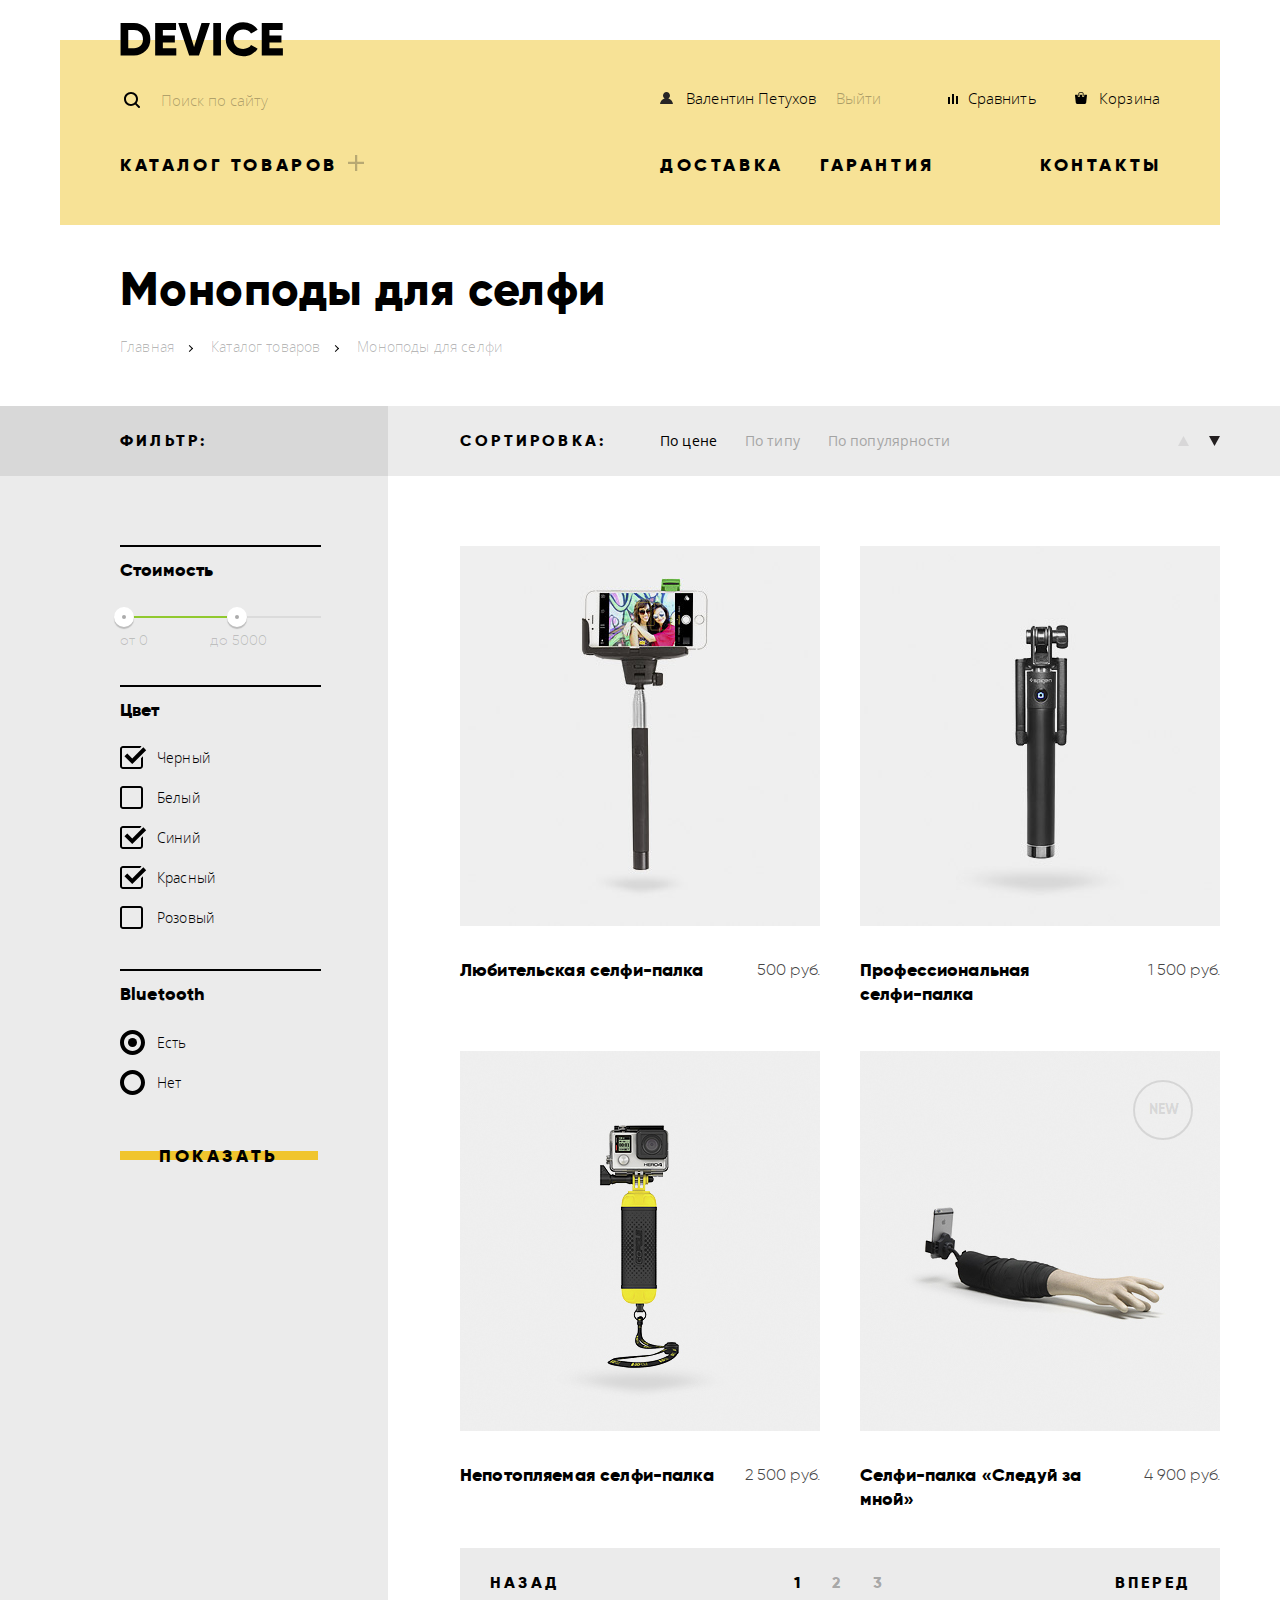
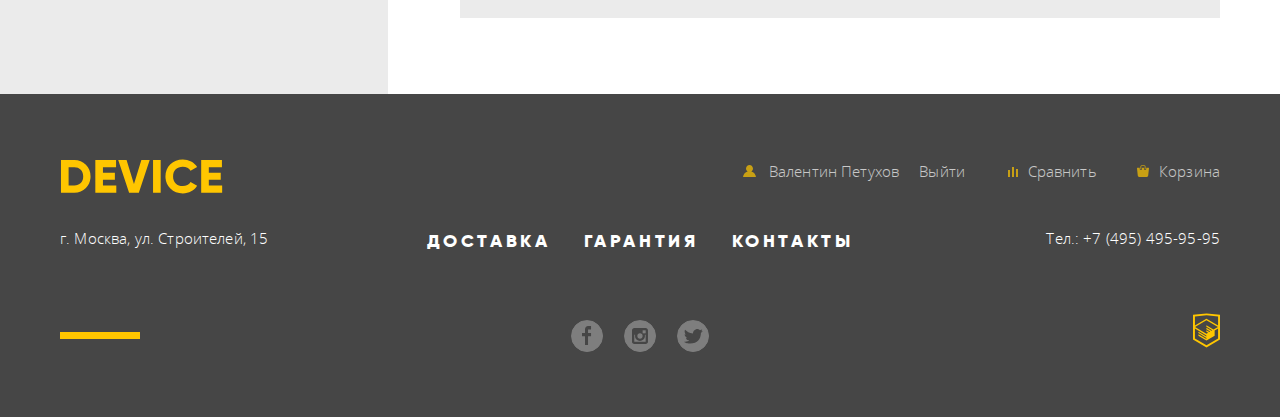
==== commit 0321871f: "Upd catalog, filter" ====
--- a/catalog.html
+++ b/catalog.html
@@ -23,7 +23,8 @@
           </form>
           <ul class="user-menu">
             <li class="user-menu__item user-menu__item_login">
-              <a class="user-menu__link user-menu__link_login" href="#">Войти</a>
+              <a class="user-menu__link user-menu__link_login" href="#">Валентин Петухов</a>
+              <a class="user-menu__link user-menu__link_exit" href="#">Выйти</a>
             </li>
             <li class="user-menu__item user-menu__item_compare">
               <a class="user-menu__link user-menu__link_compare" href="#">Сравнить</a>
@@ -35,8 +36,8 @@
           <nav class="nav">
             <ul class="nav__list">
               <li class="nav__item nav__item_catalog">
-                <button class="nav__btn nav__btn_catalog" type="button" onclick="toggleCatalog()">Каталог товаров</button>
-                <ul class="nav-catalog visually-hidden" id="nav-catalog">
+                <a class="nav__link nav__link_catalog" href="#" >Каталог товаров</a>
+                <ul class="nav-catalog">
                   <li class="nav-catalog__item nav-catalog__item-left">
                     <a class="nav-catalog__link" href="#">Виртуальная реальность</a>
                   </li>
@@ -49,7 +50,7 @@
                   <li class="nav-catalog__item nav-catalog__item-left">
                     <a class="nav-catalog__link" href="catalog.html">Моноподы для селфи</a>
                   </li>
-                  <li class="nav-catalog__item nav-catalog__item-center test">
+                  <li class="nav-catalog__item nav-catalog__item-center">
                     <a class="nav-catalog__link" href="#">Умные часы</a>
                   </li>
                   <li class="nav-catalog__item nav-catalog__item-left">
@@ -89,164 +90,176 @@
         </ul>
       </div>
 
-      <div class="container">
-        <div class="catalog-wrapper">
-          <section class="filter">
-            <h2 class="filter__title">Фильтр:</h2>
-            <form class="filter__form" action="https://echo.htmlacademy.ru/" method="get">
-              <fieldset class="filter__fieldset">
-                <legend class="filter__legend">Стоимость</legend>
-                <label class="visually-hidden" for="filter__range_price">Стоимость от 0 до 7500</label>
-                <input class="filter__range" id="filter__range_price" type="range" min="0" max="7500" step="100">
-              </fieldset>
-              <fieldset class="filter__fieldset">
-                <legend class="filter__legend">Цвет</legend>
-                <ul class="filter__list">
-                  <li class="filter__item">
-                    <input class="filter__checkbox" type="checkbox" id="filter__checkbox_black" name="black" checked>
-                    <label class="filter__label_checkbox" for="filter__checkbox_black">Черный</label>
-                  </li>
-                  <li class="filter__item">
-                    <input class="filter__checkbox" type="checkbox" id="filter__checkbox_white" name="white">
-                    <label class="filter__label_checkbox" for="filter__checkbox_white">Белый</label>
-                  </li>
-                  <li class="filter__item">
-                    <input class="filter__checkbox" type="checkbox" id="filter__checkbox_blue" name="blue" checked>
-                    <label class="filter__label_checkbox" for="filter__checkbox_blue">Синий</label>
-                  </li>
-                  <li class="filter__item">
-                    <input class="filter__checkbox" type="checkbox" id="filter__checkbox_red" name="red" checked>
-                    <label class="filter__label_checkbox" for="filter__checkbox_red">Красный</label>
-                  </li>
-                  <li class="filter__item">
-                    <input class="filter__checkbox" type="checkbox" id="filter__checkbox_pink" name="pink">
-                    <label class="filter__label_checkbox" for="filter__checkbox_pink">Розовый</label>
-                  </li>
-                </ul>
-              </fieldset>
-              <fieldset class="filter__fieldset">
-                <legend class="filter__legend">Bluetooth</legend>
-                <ul class="filter__list">
-                  <li class="filter__item">
-                    <input class="filter__radio" type="radio" id="filter__radio_yes" name="bluetooth" value="yes" checked>
-                    <label class="filter__label_radio" for="filter__radio_yes">Есть</label>
-                  </li>
-                  <li class="filter__item">
-                    <input class="filter__radio" type="radio" id="filter__radio_no" name="bluetooth" value="no">
-                    <label class="filter__label_radio" for="filter__radio_no">Нет</label>
-                  </li>
-                </ul>
-              </fieldset>
-              <button class="filter__btn" type="submit">Показать</button>
-            </form>
-
-          </section>
-
-          <div class="sort-wrapper">
-            <section class="sort">
-              <h2 class="sort__title">Сортировка:</h2>
-              <ul class="sort__list sort__list_item">
-                <li class="sort__item">
-                  <a class="sort__link sort__link_price sort__link_current" href="#">По цене</a>
-                </li>
-                <li class="sort__item">
-                  <a class="sort__link sort__link_type" href="#">По типу</a>
-                </li>
-                <li class="sort__item">
-                  <a class="sort__link sort__link_popular" href="#">По популярности</a>
-                </li>
-              </ul>
-              <ul class="sort__list sort__list_func">
-                <li class="sort__item">
-                  <a class="sort__link sort__link_inc" href="#">
-                    <span class="visually-hidden">Возрастание</span>
-                  </a>
-                </li>
-                <li class="sort__item">
-                  <a class="sort__link sort__link_dec sort__link_current" href="#">
-                    <span class="visually-hidden">Убывание</span>
-                  </a>
-                </li>
-              </ul>
+      <div class="sort-filter-wrapper">
+        <div class="container">
+          <div class="catalog-wrapper">
+            <section class="filter">
+              <h2 class="filter__title">Фильтр:</h2>
+              <form class="filter__form" action="https://echo.htmlacademy.ru/" method="get">
+                <fieldset class="filter__fieldset">
+                  <legend class="filter__legend">Стоимость</legend>
+                  <label class="visually-hidden" for="filter__range_price">Стоимость от 0 до 7500</label>
+                  <input class="visually-hidden" id="filter__range_price" type="range" min="0" max="7500" step="100">
+                  <div class="range-controls">
+                    <div class="range-controls__scale">
+                      <div class="range-controls__bar"></div>
+                    </div>
+                    <div class="range-controls__toggle range-controls__toggle_min"></div>
+                    <div class="range-controls__label range-controls__label_min">от 0</div>
+                    <div class="range-controls__toggle range-controls__toggle_max"></div>
+                    <div class="range-controls__label range-controls__label_max">до 5000</div>
+                  </div>
+                </fieldset>
+                <fieldset class="filter__fieldset">
+                  <legend class="filter__legend filter__legend_color">Цвет</legend>
+                  <ul class="filter__list">
+                    <li class="filter__item">
+                      <input class="filter__checkbox visually-hidden" type="checkbox" id="filter__checkbox_black" name="black" checked>
+                      <label class="filter__label_checkbox" for="filter__checkbox_black">Черный</label>
+                    </li>
+                    <li class="filter__item">
+                      <input class="filter__checkbox visually-hidden" type="checkbox" id="filter__checkbox_white" name="white">
+                      <label class="filter__label_checkbox" for="filter__checkbox_white">Белый</label>
+                    </li>
+                    <li class="filter__item">
+                      <input class="filter__checkbox visually-hidden" type="checkbox" id="filter__checkbox_blue" name="blue" checked>
+                      <label class="filter__label_checkbox" for="filter__checkbox_blue">Синий</label>
+                    </li>
+                    <li class="filter__item">
+                      <input class="filter__checkbox visually-hidden" type="checkbox" id="filter__checkbox_red" name="red" checked>
+                      <label class="filter__label_checkbox" for="filter__checkbox_red">Красный</label>
+                    </li>
+                    <li class="filter__item filter__item_pink">
+                      <input class="filter__checkbox visually-hidden" type="checkbox" id="filter__checkbox_pink" name="pink">
+                      <label class="filter__label_checkbox" for="filter__checkbox_pink">Розовый</label>
+                    </li>
+                  </ul>
+                </fieldset>
+                <fieldset class="filter__fieldset">
+                  <legend class="filter__legend filter__legend_bluetooth">Bluetooth</legend>
+                  <ul class="filter__list">
+                    <li class="filter__item">
+                      <input class="filter__radio visually-hidden" type="radio" id="filter__radio_yes" name="bluetooth" value="yes" checked>
+                      <label class="filter__label_radio" for="filter__radio_yes">Есть</label>
+                    </li>
+                    <li class="filter__item">
+                      <input class="filter__radio visually-hidden" type="radio" id="filter__radio_no" name="bluetooth" value="no">
+                      <label class="filter__label_radio" for="filter__radio_no">Нет</label>
+                    </li>
+                  </ul>
+                </fieldset>
+                <button class="filter__btn" type="submit">Показать</button>
+              </form>
+
             </section>
 
-            <section class="catalog-shop">
-              <ul class="catalog-shop__list">
-                <li class="catalog-shop__item">
-                  <div class="catalog-shop__name_wrapper">
-                    <h3 class="catalog-shop__name">
-                      <a class="catalog-shop__link" href="#">Любительская селфи-палка</a>
-                    </h3>
-                    <p class="catalog-shop__price">500 руб.</p>
-                  </div>
-                  <div class="catalog-shop__img_hover">
-                    <img class="catalog-shop__img" src="img/item-1.jpg" width="360" height="380" alt="Любительская селфи-палка">
-                    <button class="catalog-shop__btn" type="button">В корзину</button>
-                    <button class="catalog-shop__add" type="button">Добавить к сравнению</button>
-                  </div>
-                </li>
-                <li class="catalog-shop__item">
-                  <div class="catalog-shop__name_wrapper">
-                    <h3 class="catalog-shop__name">
-                      <a class="catalog-shop__link" href="#">Профессиональная<br> селфи-палка</a>
-                    </h3>
-                    <p class="catalog-shop__price">1 500 руб.</p>
-                  </div>
-                  <div class="catalog-shop__img_hover">
-                    <img class="catalog-shop__img" src="img/item-2.jpg" width="360" height="380" alt="Профессиональная селфи-палка">
-                    <button class="catalog-shop__btn" type="button">В корзину</button>
-                    <button class="catalog-shop__add" type="button">Добавить к сравнению</button>
-                  </div>
-                </li>
-                <li class="catalog-shop__item">
-                  <div class="catalog-shop__name_wrapper">
-                    <h3 class="catalog-shop__name">
-                      <a class="catalog-shop__link" href="#">Непотопляемая селфи-палка</a>
-                    </h3>
-                    <p class="catalog-shop__price">2 500 руб.</p>
-                  </div>
-                  <div class="catalog-shop__img_hover">
-                    <img class="catalog-shop__img" src="img/item-3.jpg" width="360" height="380" alt="Непотопляемая селфи-палка">
-                    <button class="catalog-shop__btn" type="button">В корзину</button>
-                    <button class="catalog-shop__add" type="button">Добавить к сравнению</button>
-                  </div>
-                </li>
-                <li class="catalog-shop__item">
-                  <div class="catalog-shop__name_wrapper">
-                    <h3 class="catalog-shop__name">
-                      <a class="catalog-shop__link" href="#">Селфи-палка «Следуй за мной»</a>
-                    </h3>
-                    <p class="catalog-shop__price">4 900 руб.</p>
-                  </div>
-                  <div class="catalog-shop__img_hover">
-                    <img class="catalog-shop__img" src="img/item-4.jpg" width="360" height="380" alt="Селфи-палка «Следуй за мной»">
-                    <button class="catalog-shop__btn" type="button">В корзину</button>
-                    <button class="catalog-shop__add" type="button">Добавить к сравнению</button>
-                  </div>
-                </li>
-              </ul>
-              <ul class="pagination__list">
-                <li class="pagination__item pagination__item_prev">
-                  <a class="pagination__link pagination__link_prev" href="#">Назад</a>
-                </li>
-                <li class="pagination__item">
-                  <ol class="pagination__list_number">
-                    <li class="pagination__item pagination__item_number">
-                      <a class="pagination__link pagination__link_current" href="#">1</a>
-                    </li>
-                    <li class="pagination__item pagination__item_number">
-                      <a class="pagination__link" href="#">2</a>
-                    </li>
-                    <li class="pagination__item pagination__item_number">
-                      <a class="pagination__link" href="#">3</a>
-                    </li>
-                  </ol>
-                </li>
-                <li class="pagination__item pagination__item_next">
-                  <a class="pagination__link pagination__link_next" href="#">Вперед</a>
-                </li>
-              </ul>
-            </section>
+            <div class="sort-wrapper">
+              <section class="sort">
+                <h2 class="sort__title">Сортировка:</h2>
+                <ul class="sort__list sort__list_item">
+                  <li class="sort__item">
+                    <a class="sort__link sort__link_price sort__link_current" href="#">По цене</a>
+                  </li>
+                  <li class="sort__item">
+                    <a class="sort__link sort__link_type" href="#">По типу</a>
+                  </li>
+                  <li class="sort__item">
+                    <a class="sort__link sort__link_popular" href="#">По популярности</a>
+                  </li>
+                </ul>
+                <ul class="sort__list sort__list_func">
+                  <li class="sort__item">
+                    <a class="sort__link sort__link_inc" href="#">
+                      <span class="visually-hidden">Возрастание</span>
+                    </a>
+                  </li>
+                  <li class="sort__item">
+                    <a class="sort__link sort__link_dec sort__link_current" href="#">
+                      <span class="visually-hidden">Убывание</span>
+                    </a>
+                  </li>
+                </ul>
+              </section>
+
+              <section class="catalog-shop">
+                <ul class="catalog-shop__list">
+                  <li class="catalog-shop__item">
+                    <div class="catalog-shop__name_wrapper">
+                      <h3 class="catalog-shop__name">
+                        <a class="catalog-shop__link" href="#">Любительская селфи-палка</a>
+                      </h3>
+                      <p class="catalog-shop__price">500 руб.</p>
+                    </div>
+                    <div class="catalog-shop__img_hover">
+                      <img class="catalog-shop__img" src="img/item-1.jpg" width="360" height="380" alt="Любительская селфи-палка">
+                      <button class="catalog-shop__btn" type="button">В корзину</button>
+                      <button class="catalog-shop__add" type="button">Добавить к сравнению</button>
+                    </div>
+                  </li>
+                  <li class="catalog-shop__item">
+                    <div class="catalog-shop__name_wrapper">
+                      <h3 class="catalog-shop__name">
+                        <a class="catalog-shop__link" href="#">Профессиональная<br> селфи-палка</a>
+                      </h3>
+                      <p class="catalog-shop__price">1 500 руб.</p>
+                    </div>
+                    <div class="catalog-shop__img_hover">
+                      <img class="catalog-shop__img" src="img/item-2.jpg" width="360" height="380" alt="Профессиональная селфи-палка">
+                      <button class="catalog-shop__btn" type="button">В корзину</button>
+                      <button class="catalog-shop__add" type="button">Добавить к сравнению</button>
+                    </div>
+                  </li>
+                  <li class="catalog-shop__item">
+                    <div class="catalog-shop__name_wrapper">
+                      <h3 class="catalog-shop__name">
+                        <a class="catalog-shop__link" href="#">Непотопляемая селфи-палка</a>
+                      </h3>
+                      <p class="catalog-shop__price">2 500 руб.</p>
+                    </div>
+                    <div class="catalog-shop__img_hover">
+                      <img class="catalog-shop__img" src="img/item-3.jpg" width="360" height="380" alt="Непотопляемая селфи-палка">
+                      <button class="catalog-shop__btn" type="button">В корзину</button>
+                      <button class="catalog-shop__add" type="button">Добавить к сравнению</button>
+                    </div>
+                  </li>
+                  <li class="catalog-shop__item">
+                    <div class="catalog-shop__name_wrapper">
+                      <h3 class="catalog-shop__name">
+                        <a class="catalog-shop__link" href="#">Селфи-палка «Следуй за мной»</a>
+                      </h3>
+                      <p class="catalog-shop__price">4 900 руб.</p>
+                    </div>
+                    <div class="catalog-shop__img_hover">
+                      <div class="catalog-shop__img_new"></div>
+                      <img class="catalog-shop__img" src="img/item-4.jpg" width="360" height="380" alt="Селфи-палка «Следуй за мной»">
+                      <button class="catalog-shop__btn" type="button">В корзину</button>
+                      <button class="catalog-shop__add" type="button">Добавить к сравнению</button>
+                    </div>
+                  </li>
+                </ul>
+                <ul class="pagination__list">
+                  <li class="pagination__item pagination__item_prev">
+                    <a class="pagination__link pagination__link_prev" href="#">Назад</a>
+                  </li>
+                  <li class="pagination__item">
+                    <ol class="pagination__list_number">
+                      <li class="pagination__item pagination__item_number">
+                        <a class="pagination__link pagination__link_current" href="#">1</a>
+                      </li>
+                      <li class="pagination__item pagination__item_number">
+                        <a class="pagination__link" href="#">2</a>
+                      </li>
+                      <li class="pagination__item pagination__item_number">
+                        <a class="pagination__link" href="#">3</a>
+                      </li>
+                    </ol>
+                  </li>
+                  <li class="pagination__item pagination__item_next">
+                    <a class="pagination__link pagination__link_next" href="#">Вперед</a>
+                  </li>
+                </ul>
+              </section>
+            </div>
           </div>
         </div>
       </div>
--- a/css/style.css
+++ b/css/style.css
@@ -317,29 +317,11 @@
   width: 120px;
 }
 
-.nav__btn {
-  padding: 0;
-  font-family: "Gilroy", "Arial", sans-serif;
-  font-size: 18px;
-  line-height: 24px;
-  font-weight: 800;
-  letter-spacing: 0.2em;
-  color: #000000;
-  text-transform: uppercase;
-  background-color: transparent;
-  border: none;
-  cursor: pointer;
-}
-
-.nav__btn:hover {
-  color: rgba(0, 0, 0, 0.6);
-}
-
-.nav__btn:active {
-  color: rgba(0, 0, 0, 0.3);
-}
-
-.nav__btn_catalog::after {
+.nav__link_catalog {
+  padding-bottom: 10px;
+}
+
+.nav__link_catalog::after {
   content: " ";
   display: inline-block;
   width: 16px;
@@ -351,7 +333,7 @@
 
 .nav-catalog {
   position: absolute;
-  z-index: 10;
+  z-index: -1;
   left: 0;
   display: flex;
   flex-wrap: wrap;
@@ -364,6 +346,14 @@
   padding-left: 60px;
   list-style: none;
   background-color: #f7e296;
+  opacity: 0;
+}
+
+.nav__link_catalog:hover ~ .nav-catalog,
+.nav__link_catalog:focus ~ .nav-catalog,
+.nav-catalog:hover {
+  z-index: 10;
+  opacity: 1;
 }
 
 .nav-catalog__item-left {
@@ -449,7 +439,7 @@
 
 .controls__btn {
   position: absolute;
-  top: 194px;
+  bottom: 180px;
   right: 65px;
 }
 
@@ -640,7 +630,7 @@
 }
 
 .catalog {
-  margin-bottom: 182px;
+  margin-bottom: 181px;
 }
 
 .catalog__list {
@@ -684,7 +674,7 @@
   display: inline-block;
   width: 160px;
   height: 160px;
-  margin-bottom: 33px;
+  margin-bottom: 34px;
   background: url("../img/catalog-1.svg") no-repeat;
   background-position: center;
   vertical-align: top;
@@ -778,7 +768,19 @@
 }
 
 .services-control__item {
+  position: relative;
   margin-bottom: 24px;
+}
+
+.services-control__item_decor-line::after {
+  content: " ";
+  position: absolute;
+  right: -5px;
+  top: -81px;
+  display: block;
+  width: 7px;
+  height: 319px;
+  background-color: #000000;
 }
 
 .services-control__btn {
@@ -841,6 +843,39 @@
   margin: 0;
   padding: 0;
   list-style: none;
+}
+
+.services-slider__slide_first::after {
+  content: " ";
+  position: absolute;
+  top: 13px;
+  right: -255px;
+  display: block;
+  width: 136px;
+  height: 164px;
+  background: url("../img/services-slider-1.svg");
+}
+
+.services-slider__slide_second::after {
+  content: " ";
+  position: absolute;
+  top: -12px;
+  right: -273px;
+  display: block;
+  width: 171px;
+  height: 194px;
+  background: url("../img/services-slider-2.svg");
+}
+
+.services-slider__slide_third::after {
+  content: " ";
+  position: absolute;
+  top: -12px;
+  right: -250px;
+  display: block;
+  width: 156px;
+  height: 186px;
+  background: url("../img/services-slider-3.svg");
 }
 
 .services-slider__title {
@@ -1496,20 +1531,44 @@
   color: rgba(0, 0, 0, 0.1);
 }
 
+.sort-filter-wrapper {
+  position: relative;
+}
+
+.sort-filter-wrapper::before {
+  content: " ";
+  position: absolute;
+  z-index: -1;
+  width: 100%;
+  min-height: 70px;
+  background-color: rgba(0, 0, 0, 0.08);
+}
+
 .catalog-wrapper {
   display: flex;
+}
+
+.catalog-wrapper::after {
+  content: " ";
+  position: absolute;
+  z-index: -2;
+  top: 0;
+  right: calc(50% + 252px);
+  width: 100%;
+  height: 100%;
+  background-color: rgba(0, 0, 0, 0.08);
 }
 
 .filter {
   width: 330px;
   padding-left: 60px;
-  background-color: #eeeeee;
 }
 
 .filter__title {
   min-height: 47px;
+  margin: 0;
+  margin-bottom: 69px;
   padding-top: 23px;
-  margin: 0;
   font-family: "Gilroy", "Arial", sans-serif;
   font-size: 16px;
   line-height: 24px;
@@ -1517,25 +1576,107 @@
   letter-spacing: 0.2em;
   color: #000000;
   text-transform: uppercase;
-  background-color: #dcdcdc;
 }
 
 .filter__fieldset {
+  margin: 0;
+  padding: 0;
   border: none;
 }
 
 .filter__legend {
-  font-family: "Gilroy", "Arial", sans-serif;
-  font-size: 16px;
+  margin-bottom: 34px;
+  font-family: "Gilroy", "Arial", sans-serif;
+  font-size: 18px;
   line-height: 24px;
   font-weight: 800;
   color: #000000;
 }
 
+.filter__legend::before {
+  content: " ";
+  display: block;
+  width: 201px;
+  height: 2px;
+  margin-bottom: 11px;
+  background-color: #000000;
+}
+
+.filter__legend_color {
+  margin-bottom: 16px;
+}
+
+.filter__legend_bluetooth {
+  margin-bottom: 17px;
+}
+
+.range-controls {
+  position: relative;
+  width: 201px;
+  margin-bottom: 67px;
+}
+
+.range-controls__scale {
+  height: 2px;
+  background-color: #dbdbdb;
+}
+
+.range-controls__bar {
+  width: 53%;
+  height: 2px;
+  background-color: #91c92f;
+}
+
+.range-controls__toggle {
+  position: absolute;
+  top: -9px;
+  width: 4px;
+  height: 4px;
+  background: #ababab;
+  border: 8px solid #ffffff;
+  border-radius: 50%;
+  box-shadow: 0 2px 1px 0 rgba(0, 1, 1, 0.2);
+  cursor: pointer;
+}
+
+.range-controls__toggle:active {
+  transform: scale(1.1);
+}
+
+.range-controls__toggle_min {
+  left: -6px;
+}
+
+.range-controls__toggle_max {
+  left: 53%;
+}
+
+.range-controls__label {
+  position: absolute;
+  top: 12px;
+  font-family: "Gilroy", "Arial", sans-serif;
+  font-size: 14px;
+  line-height: 24px;
+  font-weight: 300;
+  color: rgba(0, 0, 0, 0.2);
+}
+
+.range-controls__label_min {
+  left: 0;
+}
+
+.range-controls__label_max {
+  left: 45%;
+}
+
 .filter__list {
   margin: 0;
   padding: 0;
   list-style: none;
+}
+
+.filter__item_pink {
+  margin-bottom: 31px;
 }
 
 .filter__label_checkbox,
@@ -1544,11 +1685,54 @@
   line-height: 40px;
 }
 
+.filter__label_checkbox::before {
+  content: " ";
+  position: relative;
+  top: -2px;
+  display: inline-block;
+  width: 27px;
+  height: 23px;
+  margin-right: 10px;
+  background: url("../img/checkbox-off.svg") no-repeat;
+  vertical-align: middle;
+}
+
+.filter__checkbox:checked ~ .filter__label_checkbox::before {
+  background: url("../img/checkbox-on.svg");
+}
+
+.filter__label_radio::before {
+  content: " ";
+  position: relative;
+  top: -2px;
+  display: inline-block;
+  width: 25px;
+  height: 25px;
+  margin-right: 12px;
+  background: url("../img/radio-off.svg") no-repeat;
+  vertical-align: middle;
+}
+
+.filter__radio:checked ~ .filter__label_radio::before {
+  background: url("../img/radio-on.svg");
+}
+
+.filter__label_checkbox:hover::before,
+.filter__label_radio:hover::before {
+  opacity: 0.6;
+}
+
+.filter__label_checkbox:active::before,
+.filter__label_radio:active::before {
+  opacity: 1;
+}
+
 .filter__btn {
   position: relative;
   z-index: 25;
   display: block;
-  width: 190px;
+  width: 198px;
+  margin-top: 33px;
   padding: 8px 0;
   font-family: "Gilroy", "Arial", sans-serif;
   font-size: 18px;
@@ -1596,7 +1780,7 @@
   align-items: center;
   width: 760px;
   min-height: 70px;
-  margin-bottom: 69px;
+  margin-bottom: 70px;
   padding-left: 70px;
   background-color: #ebebeb;
 }
@@ -1751,6 +1935,34 @@
 .catalog-shop__img_hover:hover .catalog-shop__add {
   z-index: 25;
   opacity: 1;
+}
+
+.catalog-shop__img_new::before {
+  content: " ";
+  position: absolute;
+  top: 29px;
+  right: 27px;
+  display: block;
+  width: 56px;
+  height: 56px;
+  color: rgba(0, 0, 0, 0.1);
+  border: 2px solid rgba(0, 0, 0, 0.1);
+  border-radius: 50%;
+
+}
+
+.catalog-shop__img_new::after {
+  content: "NEW";
+  position: absolute;
+  top: 47px;
+  right: 41px;
+  display: block;
+  font-family: "Gilroy", "Arial", sans-serif;
+  font-size: 14px;
+  line-height: 24px;
+  font-weight: 800;
+  color: rgba(0, 0, 0, 0.1);
+
 }
 
 .catalog-shop__btn {
@@ -1877,6 +2089,8 @@
   display: flex;
   justify-content: space-between;
   width: 120px;
+  margin: 0;
+  padding: 0;
 }
 
 .pagination__item_number {
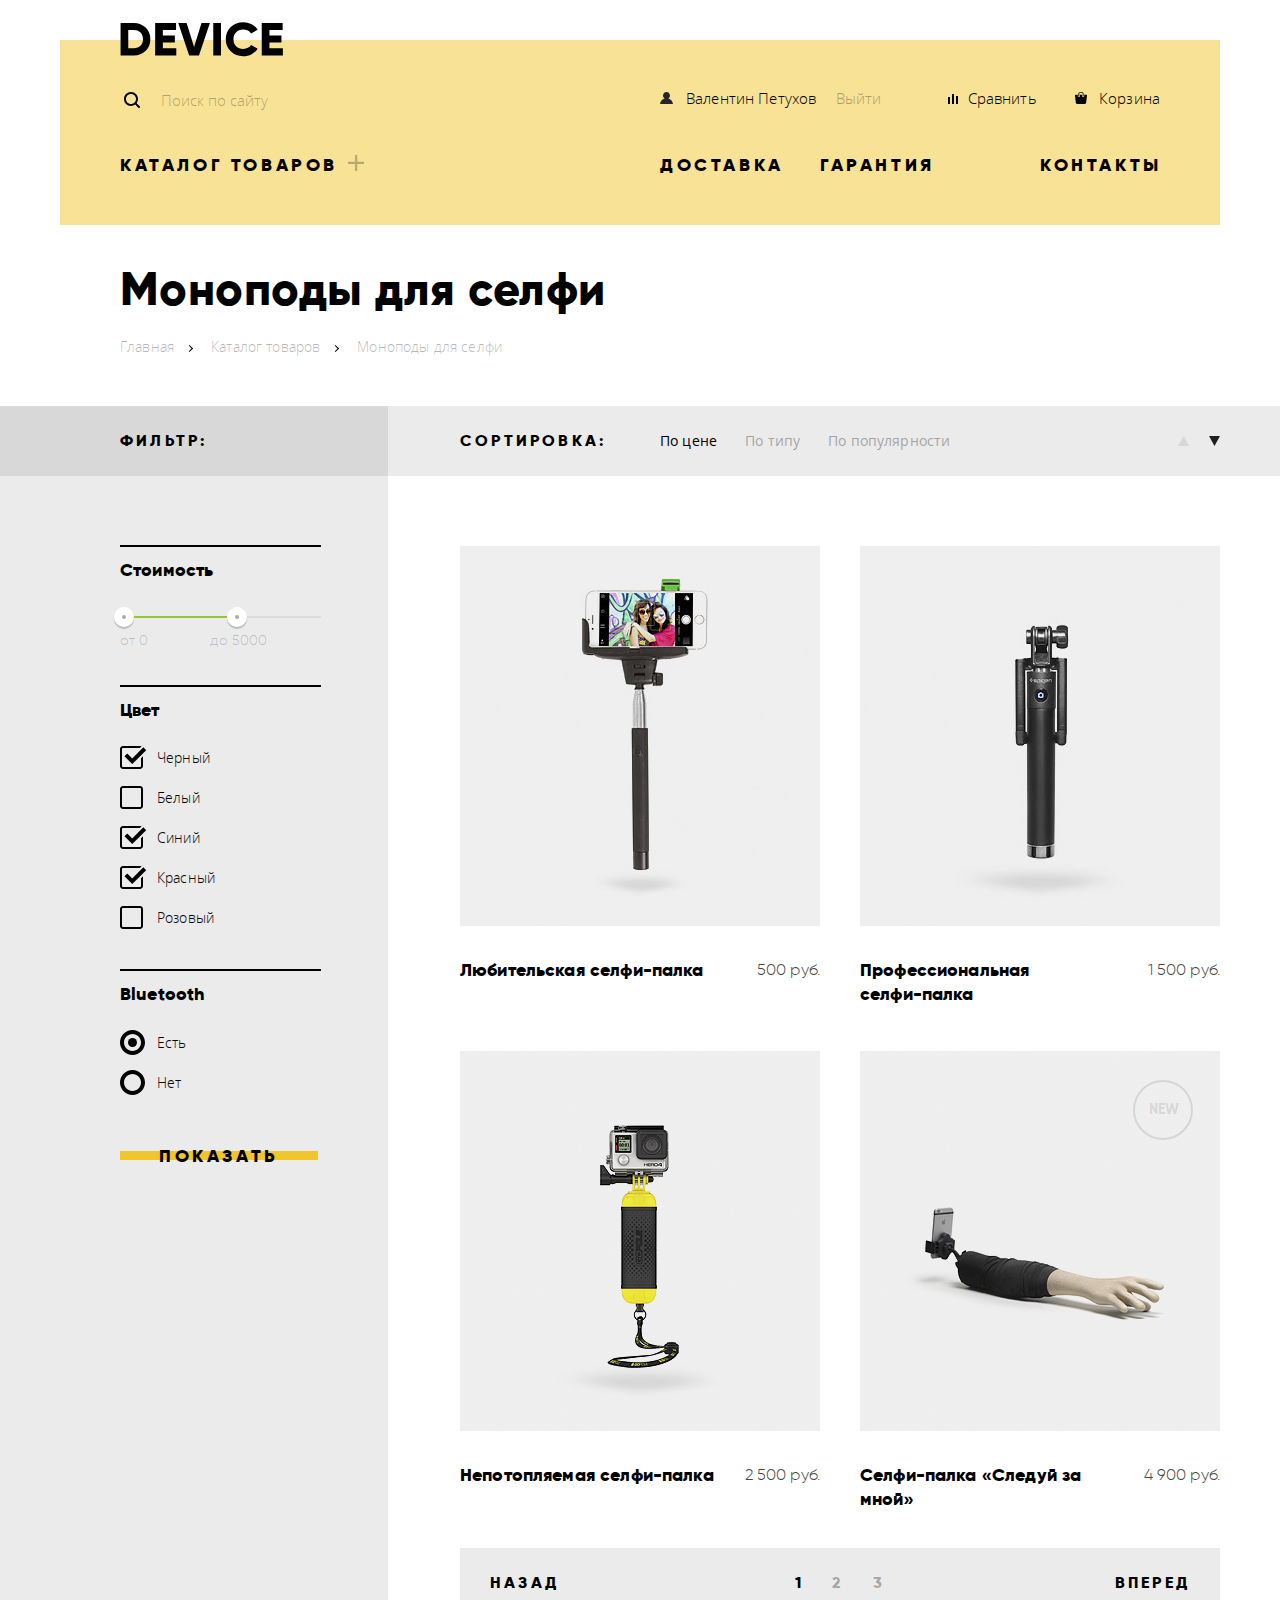
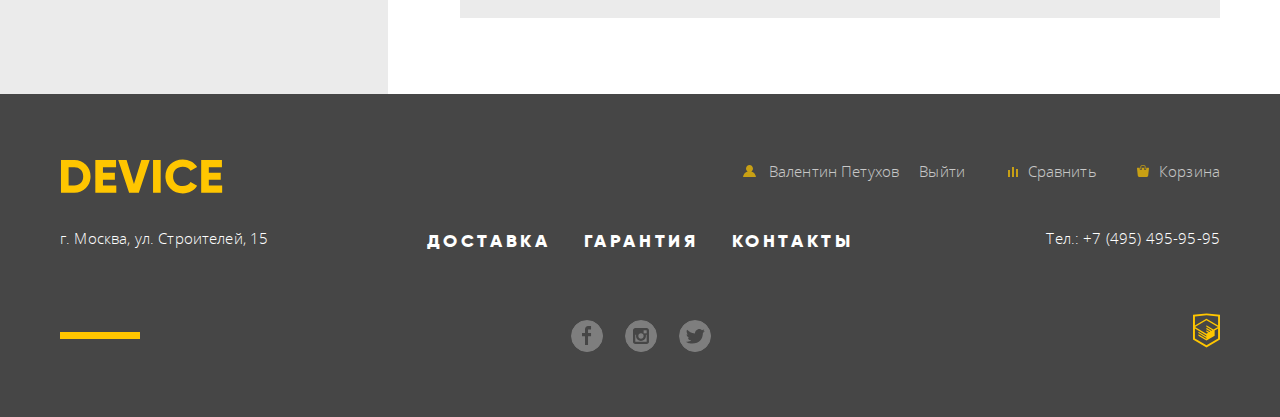
==== commit 7a241a39: "Fix catalog, social, pagination" ====
--- a/catalog.html
+++ b/catalog.html
@@ -11,7 +11,7 @@
     <header class="page-header">
       <div class="container">
         <div class="page-header-wrapper page-header-catalog">
-          <a class="logo logo_black" href="index.html">
+          <a class="logo logo_black logo_catalog" href="index.html">
             <img class="logo__img logo__img_black logo__img_catalog" src="img/logo-black.svg" width="163" height="35" alt="Логотип Device">
           </a>
           <form class="search-form" action="https://echo.htmlacademy.ru/" method="get">
@@ -38,23 +38,17 @@
               <li class="nav__item nav__item_catalog">
                 <a class="nav__link nav__link_catalog" href="#" >Каталог товаров</a>
                 <ul class="nav-catalog">
-                  <li class="nav-catalog__item nav-catalog__item-left">
+                  <li class="nav-catalog__item">
                     <a class="nav-catalog__link" href="#">Виртуальная реальность</a>
-                  </li>
-                  <li class="nav-catalog__item nav-catalog__item-center">
+                    <a class="nav-catalog__link">Моноподы для селфи</a>
+                    <a class="nav-catalog__link" href="#">Экшн-камеры</a>
+                  </li>
+                  <li class="nav-catalog__item">
                     <a class="nav-catalog__link" href="#">Фитнес-браслеты</a>
-                  </li>
-                  <li class="nav-catalog__item nav-catalog__item-right">
+                    <a class="nav-catalog__link" href="#">Умные часы</a>
+                  </li>
+                  <li class="nav-catalog__item nav-catalog__item_end">
                     <a class="nav-catalog__link" href="#">Квадрокоптеры</a>
-                  </li>
-                  <li class="nav-catalog__item nav-catalog__item-left">
-                    <a class="nav-catalog__link" href="catalog.html">Моноподы для селфи</a>
-                  </li>
-                  <li class="nav-catalog__item nav-catalog__item-center">
-                    <a class="nav-catalog__link" href="#">Умные часы</a>
-                  </li>
-                  <li class="nav-catalog__item nav-catalog__item-left">
-                    <a class="nav-catalog__link" href="#">Экшн-камеры</a>
                   </li>
                 </ul>
               </li>
@@ -98,15 +92,13 @@
               <form class="filter__form" action="https://echo.htmlacademy.ru/" method="get">
                 <fieldset class="filter__fieldset">
                   <legend class="filter__legend">Стоимость</legend>
-                  <label class="visually-hidden" for="filter__range_price">Стоимость от 0 до 7500</label>
-                  <input class="visually-hidden" id="filter__range_price" type="range" min="0" max="7500" step="100">
-                  <div class="range-controls">
+                  <div class="range-controls" aria-label="Ползунок стоимости от 0 до 7500">
                     <div class="range-controls__scale">
                       <div class="range-controls__bar"></div>
                     </div>
-                    <div class="range-controls__toggle range-controls__toggle_min"></div>
+                    <div class="range-controls__toggle range-controls__toggle_min" tabindex="0"></div>
                     <div class="range-controls__label range-controls__label_min">от 0</div>
-                    <div class="range-controls__toggle range-controls__toggle_max"></div>
+                    <div class="range-controls__toggle range-controls__toggle_max" tabindex="0"></div>
                     <div class="range-controls__label range-controls__label_max">до 5000</div>
                   </div>
                 </fieldset>
@@ -237,14 +229,14 @@
                     </div>
                   </li>
                 </ul>
-                <ul class="pagination__list">
+                <ul class="pagination">
                   <li class="pagination__item pagination__item_prev">
                     <a class="pagination__link pagination__link_prev" href="#">Назад</a>
                   </li>
                   <li class="pagination__item">
                     <ol class="pagination__list_number">
                       <li class="pagination__item pagination__item_number">
-                        <a class="pagination__link pagination__link_current" href="#">1</a>
+                        <a class="pagination__link pagination__link_current">1</a>
                       </li>
                       <li class="pagination__item pagination__item_number">
                         <a class="pagination__link" href="#">2</a>
@@ -269,7 +261,7 @@
     <footer class="page-footer">
       <div class="container">
         <div class="user-menu-wrapper">
-          <a class="logo logo_yellow" href="index.html">
+          <a class="logo logo_catalog logo_yellow" href="index.html">
             <img class="logo__img logo__img_yellow logo__img_catalog" src="img/logo-yellow.svg" width="163" height="35" alt="Логотип Device">
           </a>
           <ul class="user-menu user-menu_footer">
@@ -286,7 +278,7 @@
           </ul>
         </div>
         <div class="footer-nav-wrapper">
-          <p class="footer__adress">г. Москва, ул. Строителей, 15</p>
+          <p class="footer-adress">г. Москва, ул. Строителей, 15</p>
           <ul class="footer-nav">
             <li class="footer-nav__item">
               <a class="footer-nav__link" href="#">Доставка</a>
@@ -298,7 +290,7 @@
               <a class="footer-nav__link" href="#">Контакты</a>
             </li>
           </ul>
-          <a class="footer__phone" href="tel:+74954959595">Тел.: +7 (495) 495-95-95</a>
+          <a class="footer-phone" href="tel:+74954959595">Тел.: +7 (495) 495-95-95</a>
         </div>
         <div class="social-wrapper">
           <ul class="social">
--- a/css/style.css
+++ b/css/style.css
@@ -81,11 +81,12 @@
   left: 60px;
 }
 
-.logo__img_catalog:hover {
+.logo_catalog:hover,
+.logo_catalog:focus {
   opacity: 0.6;
 }
 
-.logo__img_catalog:active {
+.logo_catalog:active {
   opacity: 0.3;
 }
 
@@ -207,6 +208,7 @@
   display: flex;
   justify-content: space-between;
   align-items: center;
+  flex-wrap: wrap;
   width: 500px;
   min-height: 45px;
   margin: 0;
@@ -294,6 +296,7 @@
 
 .nav__list {
   display: flex;
+  flex-wrap: wrap;
   width: 1040px;
   margin: 0;
   padding: 0;
@@ -337,13 +340,13 @@
   left: 0;
   display: flex;
   flex-wrap: wrap;
-  width: 560px;
+  width: 700px;
   margin: 0;
   padding:0;
   padding-top: 17px;
-  padding-right: 540px;
+  padding-right: 440px;
   padding-bottom: 35px;
-  padding-left: 60px;
+  padding-left: 20px;
   list-style: none;
   background-color: #f7e296;
   opacity: 0;
@@ -356,19 +359,17 @@
   opacity: 1;
 }
 
-.nav-catalog__item-left {
-  width: 240px;
-}
-
-.nav-catalog__item-center {
+.nav-catalog__item {
   width: 200px;
-}
-
-.nav-catalog__item-right {
-  width: 120px;
+  margin-left: 40px;
+}
+
+.nav-catalog__item_end {
+  margin: 0;
 }
 
 .nav-catalog__link {
+  display: block;
   font-family: "Open Sans", "Arial", sans-serif;
   font-size: 15px;
   line-height: 36px;
@@ -377,11 +378,11 @@
   text-decoration: none;
 }
 
-.nav-catalog__link:hover {
+.nav-catalog__link[href]:hover {
   color: rgba(0, 0, 0, 0.6);
 }
 
-.nav-catalog__link:active {
+.nav-catalog__link[href]:active {
   color: rgba(0, 0, 0, 0.3);
 }
 
@@ -497,6 +498,7 @@
 }
 
 .popular-slider__content-left {
+  width: 560px;
   margin-right: 40px;
 }
 
@@ -635,14 +637,16 @@
 
 .catalog__list {
   display: flex;
-  justify-content: space-between;
-  margin: 0;
-  padding: 0;
+  flex-wrap: wrap;
+  margin: 0;
+  padding: 0;
+  margin-left: -40px;
   list-style: none;
 }
 
 .catalog__item {
   width: 160px;
+  margin-left: 40px;
 }
 
 .catalog__link {
@@ -845,7 +849,19 @@
   list-style: none;
 }
 
-.services-slider__slide_first::after {
+.services-slider__slide {
+  position: absolute;
+  z-index: -1;
+  opacity: 0;
+}
+
+.services-slider__slide_current {
+  position: relative;
+  z-index: 1;
+  opacity: 1;
+}
+
+.services-slider__slide_delivery::after {
   content: " ";
   position: absolute;
   top: 13px;
@@ -856,7 +872,7 @@
   background: url("../img/services-slider-1.svg");
 }
 
-.services-slider__slide_second::after {
+.services-slider__slide_guarantee::after {
   content: " ";
   position: absolute;
   top: -12px;
@@ -867,7 +883,7 @@
   background: url("../img/services-slider-2.svg");
 }
 
-.services-slider__slide_third::after {
+.services-slider__slide_credit::after {
   content: " ";
   position: absolute;
   top: -12px;
@@ -902,6 +918,7 @@
 .producers__list {
   display: flex;
   justify-content: space-between;
+  flex-wrap: wrap;
   margin: 0;
   padding: 0;
   list-style: none;
@@ -1076,8 +1093,13 @@
   color: rgba(0, 0, 0, 0.3);
 }
 
+.contact__link_map {
+  display: block;
+  margin-bottom: 69px;
+}
+
 .contact__img {
-  margin-bottom: 60px;
+  display: block;
 }
 
 .page-footer {
@@ -1174,7 +1196,7 @@
   margin-bottom: 55px;
 }
 
-.footer__adress {
+.footer-adress {
   width: 260px;
   margin: 0;
   color: #ffffff;
@@ -1213,7 +1235,7 @@
   color: rgba(255, 255, 255, 0.3);
 }
 
-.footer__phone {
+.footer-phone {
   width: 260px;
   margin: 0;
   color: #ffffff;
@@ -1245,7 +1267,7 @@
 }
 
 .social__item {
-  margin: 0 auto;
+  margin: 0 11px;
 }
 
 .social__link::before {
@@ -1308,17 +1330,23 @@
 }
 
 .write-us {
-  position: relative;
+  position: fixed;
+  left: 50%;
+  top: 50%;
+  -webkit-transform: translate(-50%,-50%);
+  transform: translate(-50%,-50%);
+  z-index: -1;
   width: 760px;
-  margin: 0 auto;
   padding-top: 95px;
   padding-right: 100px;
   padding-bottom: 75px;
   padding-left: 100px;
   background-color: #ffffff;
-}
-
-.write-us__close {
+  box-shadow: 0 10px 30px -10px rgba(0, 0, 0, 0.5);
+  opacity: 0;
+}
+
+.btn-close {
   position: absolute;
   z-index: 25;
   top: 23px;
@@ -1332,15 +1360,15 @@
   cursor: pointer;
 }
 
-.write-us__close:hover {
+.btn-close:hover {
   opacity: 1;
 }
 
-.write-us__close:active {
+.btn-close:active {
   opacity: 0.3;
 }
 
-.write-us__close::before {
+.btn-close::before {
   content: " ";
   position: absolute;
   right: 11px;
@@ -1348,10 +1376,11 @@
   width: 31px;
   height: 2px;
   background: #ffffff center;
+  -webkit-transform: rotate(45deg);
   transform: rotate(45deg);
 }
 
-.write-us__close::after {
+.btn-close::after {
   content: " ";
   position: absolute;
   right: 11px;
@@ -1359,6 +1388,7 @@
   width: 31px;
   height: 2px;
   background: #ffffff center;
+  -webkit-transform: rotate(135deg);
   transform: rotate(135deg);
 }
 
@@ -1418,6 +1448,16 @@
   color: #000000;
 }
 
+.write-us__input:invalid {
+  border: 2px solid transparent;
+  color: rgba(70, 70, 70, 0.4);
+  background-color: rgba(237, 181, 181, 0.5);
+}
+
+.write-us__input:invalid {
+
+}
+
 .write-us__textarea {
   width: 740px;
   height: 135px;
@@ -1468,13 +1508,27 @@
 }
 
 .map-popup {
-  position: relative;
+  position: fixed;
+  left: 50%;
+  top: 50%;
+  -webkit-transform: translate(-50%,-50%);
+  transform: translate(-50%,-50%);
+  z-index: -1;
   width: 960px;
-  min-height: 560px;
+  height: 560px;
   margin: 0 auto;
   background: url(../img/map-big.jpg) no-repeat;
   background-size: cover;
-}
+  box-shadow: 0 10px 30px -10px rgba(0, 0, 0, 0.5);
+  opacity: 0;
+}
+
+.map-popup__iframe {
+  width: 960px;
+  height: 560px;
+  border: 0;
+}
+
 
 .page-header-catalog {
   margin-bottom: 40px;
@@ -1519,15 +1573,16 @@
   margin: 0 13px;
   border-top: 1px solid #000000;
   border-right: 1px solid #000000;
+  -webkit-transform: rotate(45deg);
   transform: rotate(45deg);
   vertical-align: middle;
 }
 
-.breadcrumbs__link:hover {
+.breadcrumbs__link:not(.breadcrumbs__link_current):hover {
   color: rgba(0, 0, 0, 0.6);
 }
 
-.breadcrumbs__link:active {
+.breadcrumbs__link:not(.breadcrumbs__link_current):active {
   color: rgba(0, 0, 0, 0.1);
 }
 
@@ -1640,7 +1695,13 @@
 }
 
 .range-controls__toggle:active {
+  -webkit-transform: scale(1.1);
   transform: scale(1.1);
+}
+
+.range-controls__toggle:focus {
+  outline: 1px dotted #212121;
+  outline: 5px auto -webkit-focus-ring-color;
 }
 
 .range-controls__toggle_min {
@@ -1725,6 +1786,17 @@
 .filter__label_checkbox:active::before,
 .filter__label_radio:active::before {
   opacity: 1;
+}
+
+.filter__checkbox:focus ~ .filter__label_checkbox::before,
+.filter__radio:focus ~ .filter__label_radio::before {
+  outline: 1px dotted #212121;
+  outline: 5px auto -webkit-focus-ring-color;
+}
+
+.filter__checkbox:disabled ~ .filter__label_checkbox,
+.filter__radio:disabled ~ .filter__label_radio {
+  opacity: 0.25;
 }
 
 .filter__btn {
@@ -1801,18 +1873,30 @@
   display: flex;
   justify-content: space-between;
   align-items: flex-start;
+  flex-wrap: wrap;
   margin: 0;
   padding: 0;
   list-style: none;
 }
 
 .sort__list_item {
-  width: 290px;
-  margin-right: auto;
+  display: flex;
+  justify-content: flex-start;
+  flex-wrap: wrap;
+  width: 460px;
+}
+.sort__list_func {
+  margin-left: auto;
 }
 
 .sort__item {
   line-height: 0;
+}
+
+.sort__link_price,
+.sort__link_type,
+.sort__link_popular {
+  margin-right: 28px;
 }
 
 .sort__link {
@@ -1853,11 +1937,17 @@
 }
 
 .sort__link:active,
-.sort__link_current,
-.sort__link_current::before,
 .sort__link_inc:active::before,
 .sort__link_dec:active::before {
   opacity: 1;
+}
+
+.sort__link_current,
+.sort__link_current::before,
+.sort__link_current:hover,
+.sort__link_current:hover::before {
+  opacity: 1;
+  cursor: default;
 }
 
 .catalog-shop__list {
@@ -1910,6 +2000,7 @@
 }
 
 .catalog-shop__img_hover {
+  width: 360px;
   height: 380px;
   margin-bottom: 32px;
   order: -1;
@@ -2045,7 +2136,7 @@
   color: rgba(0, 0, 0, 0.2);
 }
 
-.pagination__list {
+.pagination {
   display: flex;
   justify-content: space-between;
   width: 760px;
@@ -2083,18 +2174,20 @@
 .pagination__item_prev:hover,
 .pagination__item_next:hover {
   background-color: #d9d9d9;
+  cursor: pointer;
 }
 
 .pagination__list_number {
   display: flex;
-  justify-content: space-between;
-  width: 120px;
+  justify-content: center;
+  flex-wrap: wrap;
+  width: 360px;
   margin: 0;
   padding: 0;
 }
 
 .pagination__item_number {
-  margin: 0 auto;
+  margin: 0 14px;
 }
 
 .pagination__link {
@@ -2114,10 +2207,22 @@
   color: rgba(0, 0, 0, 1)
 }
 
+.pagination__item_number .pagination__link:hover {
+  color: rgba(0, 0, 0, 0.6);
+}
+
+.pagination__item_number .pagination__link:active {
+  color: rgba(0, 0, 0, 1);
+}
+
 .pagination__item_prev:active .pagination__link_prev,
 .pagination__item_next:active .pagination__link_next {
   color: rgba(0, 0, 0, 0.3);
   background-color: #d9d9d9;
 }
 
-
+.pagination__item_number .pagination__link_current:hover {
+  color: rgba(0, 0, 0, 1);
+  cusrsor: default;
+}
+
